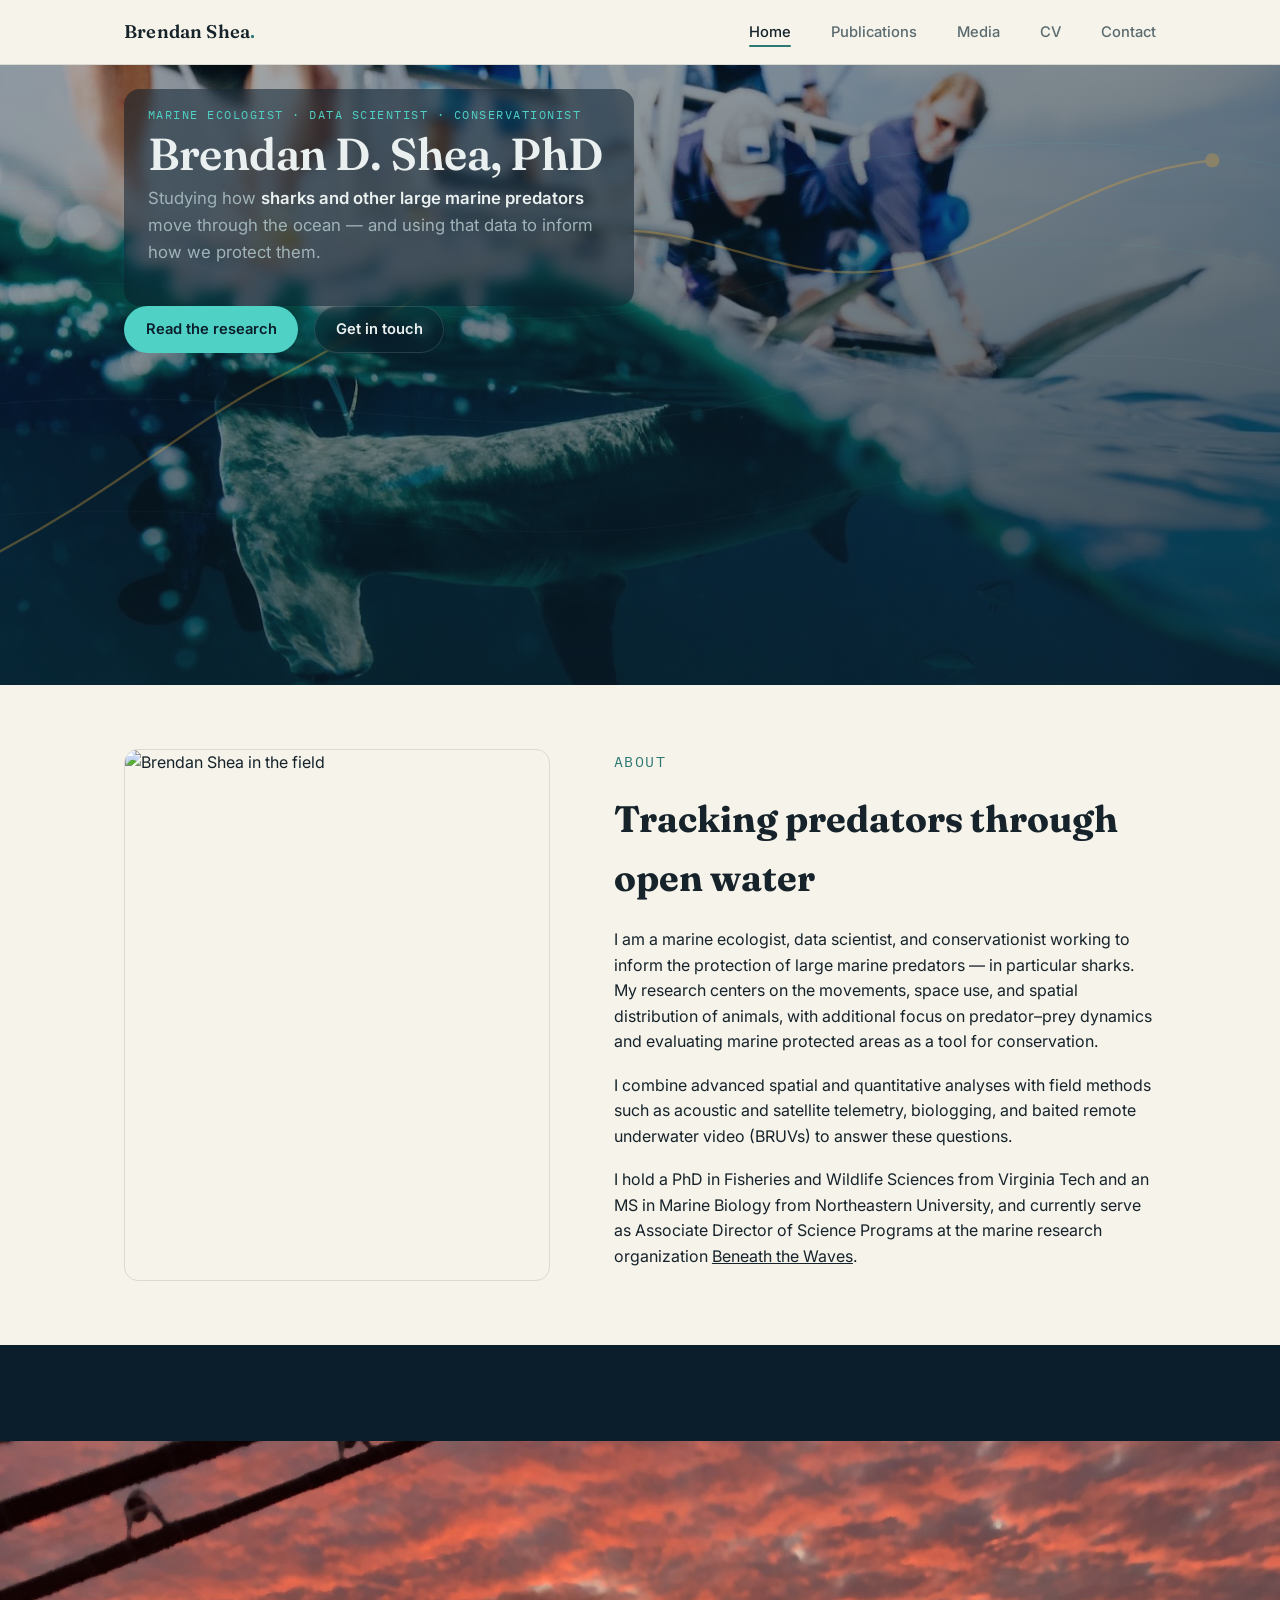
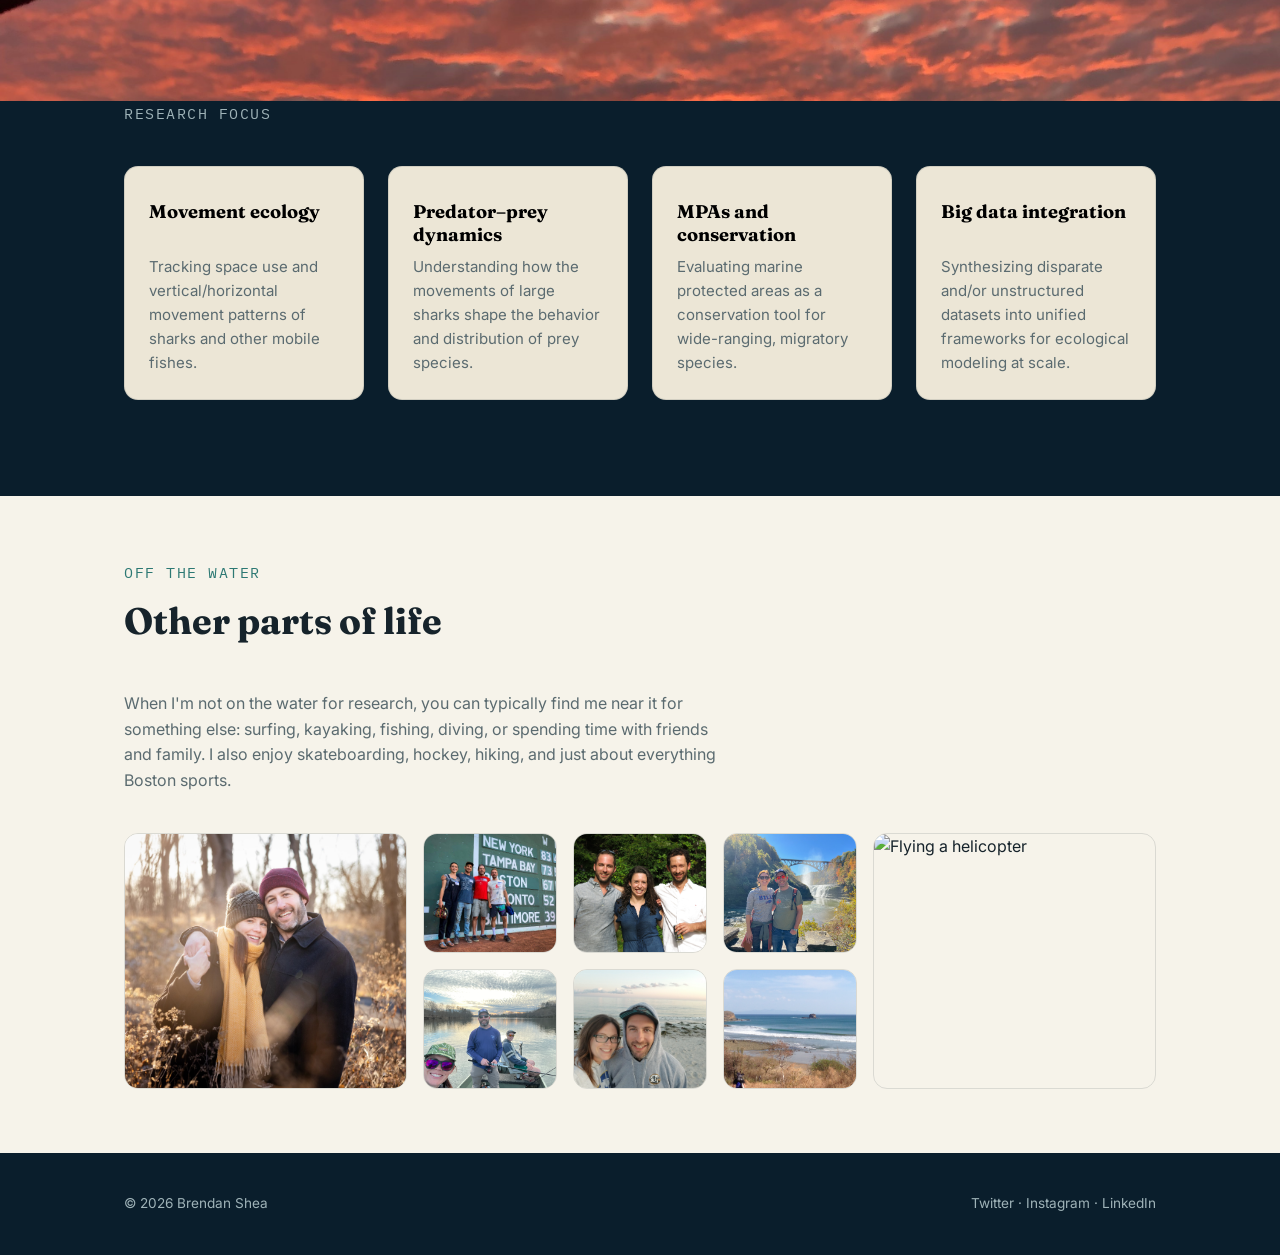
==== index.html @ bed3692f "Update index.html" ====
<!DOCTYPE html>
<html lang="en">
<head>
<meta charset="UTF-8">
<meta name="viewport" content="width=device-width, initial-scale=1.0">
<title>Brendan Shea — Marine Ecologist</title>
<meta name="description" content="Dr. Brendan Shea is a marine ecologist and data scientist studying the movement and conservation of sharks and other large marine predators.">
<link rel="preconnect" href="https://fonts.googleapis.com">
<link rel="preconnect" href="https://fonts.gstatic.com" crossorigin>
<link href="https://fonts.googleapis.com/css2?family=Fraunces:opsz,wght@9..144,500;9..144,600;9..144,700&family=Inter:wght@400;500;600;700&family=IBM+Plex+Mono:wght@400;500&display=swap" rel="stylesheet">
<link rel="stylesheet" href="css/style.css">
</head>
<body>

<nav class="site-nav">
  <div class="wrap">
    <a href="index.html" class="brand">Brendan Shea<span class="dot">.</span></a>
    <button class="nav-toggle" aria-label="Toggle navigation" aria-expanded="false">&#9776;</button>
    <ul class="nav-links">
      <li><a href="index.html" aria-current="page">Home</a></li>
      <li><a href="publications.html">Publications</a></li>
      <li><a href="media.html">Media</a></li>
      <li><a href="cv.html">CV</a></li>
      <li><a href="contact.html">Contact</a></li>
    </ul>
  </div>
</nav>

<header class="hero has-photo">
  <img class="hero-photo" src="images/index/header-banner.jpeg" alt="" style="object-position: center top;">
  <svg class="hero-contours" viewBox="0 0 1200 520" preserveAspectRatio="xMidYMid slice" xmlns="http://www.w3.org/2000/svg" aria-hidden="true">
    <!-- bathymetric contour lines -->
    <path d="M-50,120 C 200,60 400,180 650,110 S 1100,60 1250,120" fill="none" stroke="#4FD1C5" stroke-width="1" opacity="0.25"/>
    <path d="M-50,200 C 220,140 420,260 680,190 S 1120,150 1250,210" fill="none" stroke="#4FD1C5" stroke-width="1" opacity="0.18"/>
    <path d="M-50,300 C 250,240 460,340 700,280 S 1150,240 1250,300" fill="none" stroke="#EAF0EF" stroke-width="1" opacity="0.10"/>
    <path d="M-50,390 C 260,340 480,430 720,370 S 1160,330 1250,400" fill="none" stroke="#EAF0EF" stroke-width="1" opacity="0.08"/>
    <!-- satellite tag track -->
    <path class="track-path" d="M40,420 C 160,360 220,300 300,260 C 400,210 460,150 560,140 C 660,130 720,190 820,170 C 920,150 980,90 1080,80"
          fill="none" stroke="#D9A441" stroke-width="2" stroke-linecap="round" stroke-dasharray="6 10"/>
    <circle class="track-dot" cx="1080" cy="80" r="6" fill="#D9A441"/>
    <circle cx="40" cy="420" r="4" fill="#D9A441" opacity="0.7"/>
  </svg>

  <div class="wrap">
    <div class="hero-panel">
      <p class="eyebrow">Marine ecologist &middot; Data scientist &middot; Conservationist</p>
      <h1>Brendan D. Shea, PhD</h1>
      <p class="role">Studying how <strong>sharks and other large marine predators</strong> move through the ocean — and using that data to inform how we protect them.</p>
    </div>
    <div class="hero-actions">
      <a class="btn btn-primary" href="publications.html">Read the research</a>
      <a class="btn btn-ghost" href="contact.html">Get in touch</a>
    </div>
  </div>
</header>

<section class="tight reveal">
  <div class="wrap about-grid">
    <div class="about-photo">
      <img src="images/index/photo1.jpeg" alt="Brendan Shea in the field">
    </div>
    <div class="about-text">
      <div class="section-head" style="margin-bottom: 1.2rem;">
        <p class="eyebrow">About</p>
        <h2 style="margin-top:0.2em;">Tracking predators through open water</h2>
      </div>
      <p>I am a marine ecologist, data scientist, and conservationist working to inform the protection of large marine predators &mdash; in particular sharks. My research centers on the movements, space use, and spatial distribution of animals, with additional focus on predator&ndash;prey dynamics and evaluating marine protected areas as a tool for conservation.</p>
      <p>I combine advanced spatial and quantitative analyses with field methods such as acoustic and satellite telemetry, biologging, and baited remote underwater video (BRUVs) to answer these questions.</p>
      <p>I hold a PhD in Fisheries and Wildlife Sciences from Virginia Tech and an MS in Marine Biology from Northeastern University, and currently serve as Associate Director of Science Programs at the marine research organization <a href="http://beneaththewaves.org" target="_blank" rel="noopener">Beneath the Waves</a>.</p>
    </div>
  </div>
</section>

<section class="on-dark reveal">
  <div class="section-banner">
    <img src="images/index/carousel9-banner.jpeg" alt="Sunset from the back of the research boat">
  </div>
  <div class="wrap">
    <div class="section-head">
      <p class="eyebrow">Research focus</p>
    </div>
    <div class="focus-grid">
      <div class="focus-card">
        <h3>Movement ecology</h3>
        <p>Tracking space use and vertical/horizontal movement patterns of sharks and other mobile fishes.</p>
      </div>
      <div class="focus-card">
        <h3>Predator&ndash;prey dynamics</h3>
        <p>Understanding how the movements of large sharks shape the behavior and distribution of prey species.</p>
      </div>
      <div class="focus-card">
        <h3>MPAs and conservation</h3>
        <p>Evaluating marine protected areas as a conservation tool for wide-ranging, migratory species.</p>
      </div>
      <div class="focus-card">
        <h3>Big data integration</h3>
        <p>Synthesizing disparate and/or unstructured datasets into unified frameworks for ecological modeling at scale.</p>
      </div>
    </div>
  </div>
</section>

<section class="tight reveal">
  <div class="wrap">
    <div class="section-head">
      <p class="eyebrow">Off the water</p>
      <h2>Other parts of life</h2>
    </div>
    <p style="max-width:60ch; color:var(--text-muted);">When I'm not on the water for research, you can typically find me near it for something else: surfing, kayaking, fishing, diving, or spending time with friends and family. I also enjoy skateboarding, hockey, hiking, and just about everything Boston sports.</p>
    <div class="photo-grid mosaic">
      <img class="big" src="images/index/carousel1.jpeg" alt="With friends outdoors in the winter">
      <img src="images/index/carousel6.jpeg" alt="Watching an Orioles game with friends at Camden Yards">
      <img src="images/index/carousel2.jpeg" alt="With friends outdoors">
      <img src="images/index/carousel4.jpeg" alt="Hiking to a waterfall">
      <img class="big" src="images/index/carousel8.jpeg" alt="Flying a helicopter">
      <img src="images/index/carousel3.jpeg" alt="Ice fishing">
      <img src="images/index/carousel7.jpeg" alt="On the beach">
      <img src="images/index/carousel5.JPG" alt="Coastline">
    </div>
  </div>
</section>

<footer class="site-footer">
  <div class="wrap">
    <span>&copy; <span id="year"></span> Brendan Shea</span>
    <span>
      <a href="https://twitter.com/brendandshea" target="_blank" rel="noopener">Twitter</a> &middot;
      <a href="https://instagram.com/brendandshea" target="_blank" rel="noopener">Instagram</a> &middot;
      <a href="https://www.linkedin.com/in/bdshea/" target="_blank" rel="noopener">LinkedIn</a>
    </span>
  </div>
</footer>

<script src="js/main.js"></script>
<script>document.getElementById('year').textContent = new Date().getFullYear();</script>
</body>
</html>
---- css/style.css ----
/* =========================================================
   Brendan Shea — Marine Ecologist
   Design system: deep-water navy + sunlit sand + bioluminescent teal
   Signature motif: satellite-track lines (bathymetric contour + tag path)
   ========================================================= */

:root {
  --bg-deep: #0A1E2C;       /* deep water navy — hero / footer */
  --bg-mid: #123247;        /* secondary panel on dark */
  --surface: #F6F3EA;       /* sand/paper — main content bg */
  --surface-alt: #ECE6D6;   /* slightly deeper sand for cards */
  --text-light: #EAF0EF;    /* text on dark */
  --text-dark: #16232B;     /* text on light */
  --text-muted: #5B6B70;    /* secondary text on light */
  --text-muted-light: #9FB3B8; /* secondary text on dark */
  --accent-teal: #4FD1C5;   /* bioluminescence accent */
  --accent-teal-dim: #2C7873;
  --accent-gold: #D9A441;   /* sunlit-surface accent, used sparingly */
  --line: rgba(22, 35, 43, 0.12);
  --line-dark: rgba(234, 240, 239, 0.14);

  --font-display: "Fraunces", "Georgia", serif;
  --font-body: "Inter", -apple-system, BlinkMacSystemFont, sans-serif;
  --font-mono: "IBM Plex Mono", "SFMono-Regular", monospace;

  --max-width: 1080px;
  --space-1: 0.5rem;
  --space-2: 1rem;
  --space-3: 1.5rem;
  --space-4: 2.5rem;
  --space-5: 4rem;
  --space-6: 6rem;
}

* { box-sizing: border-box; }
html { scroll-behavior: smooth; }

@media (prefers-reduced-motion: reduce) {
  html { scroll-behavior: auto; }
  *, *::before, *::after {
    animation-duration: 0.01ms !important;
    animation-iteration-count: 1 !important;
    transition-duration: 0.01ms !important;
  }
}

body {
  margin: 0;
  font-family: var(--font-body);
  background: var(--surface);
  color: var(--text-dark);
  line-height: 1.6;
  -webkit-font-smoothing: antialiased;
}

img { max-width: 100%; display: block; }
a { color: inherit; }

.wrap {
  max-width: var(--max-width);
  margin: 0 auto;
  padding: 0 var(--space-3);
}

/* ---------- Nav ---------- */
.site-nav {
  position: sticky;
  top: 0;
  z-index: 50;
  background: rgba(246, 243, 234, 0.92);
  backdrop-filter: blur(8px);
  border-bottom: 1px solid var(--line);
}
.site-nav .wrap {
  display: flex;
  align-items: center;
  justify-content: space-between;
  height: 64px;
}
.site-nav .brand {
  font-family: var(--font-display);
  font-weight: 600;
  font-size: 1.15rem;
  letter-spacing: 0.01em;
  text-decoration: none;
  color: var(--text-dark);
}
.site-nav .brand .dot { color: var(--accent-teal-dim); }
.nav-links {
  display: flex;
  gap: var(--space-4);
  list-style: none;
  margin: 0;
  padding: 0;
}
.nav-links a {
  text-decoration: none;
  font-size: 0.92rem;
  font-weight: 500;
  color: var(--text-muted);
  position: relative;
  padding-bottom: 4px;
}
.nav-links a:hover,
.nav-links a[aria-current="page"] {
  color: var(--text-dark);
}
.nav-links a[aria-current="page"]::after {
  content: "";
  position: absolute;
  left: 0; right: 0; bottom: -2px;
  height: 2px;
  background: var(--accent-teal-dim);
  border-radius: 2px;
}
.nav-toggle { display: none; }

@media (max-width: 720px) {
  .nav-links {
    position: fixed;
    inset: 64px 0 0 0;
    background: var(--surface);
    flex-direction: column;
    padding: var(--space-4) var(--space-3);
    gap: var(--space-3);
    transform: translateY(-8px);
    opacity: 0;
    pointer-events: none;
    transition: transform 0.25s ease, opacity 0.25s ease;
  }
  .nav-links.open {
    transform: translateY(0);
    opacity: 1;
    pointer-events: auto;
  }
  .nav-toggle {
    display: block;
    background: none;
    border: none;
    font-size: 1.4rem;
    color: var(--text-dark);
    cursor: pointer;
  }
}

/* ---------- Hero ---------- */
.hero {
  position: relative;
  background: var(--bg-deep);
  color: var(--text-light);
  overflow: hidden;
  padding: var(--space-6) 0 var(--space-5);
}
.hero.has-photo {
  min-height: 620px;
  padding-top: var(--space-3);
  padding-bottom: var(--space-6);
}
.hero-contours {
  position: absolute;
  inset: 0;
  width: 100%;
  height: 100%;
  opacity: 0.35;
  z-index: 2;
}
.hero .wrap {
  position: relative;
  z-index: 3;
}

/* hero with a photographic background — real <img>, never tiles, position is tunable */
.hero-photo {
  position: absolute;
  inset: 0;
  width: 100%;
  height: 100%;
  object-fit: cover;
  object-position: center center;
  z-index: 0;
  display: block;
}
.hero.has-photo::before {
  content: "";
  position: absolute;
  inset: 0;
  z-index: 1;
  background: linear-gradient(160deg, rgba(10, 30, 44, 0.35) 0%, rgba(10, 30, 44, 0.82) 100%);
}

/* translucent panel behind hero text / button so it never gets lost in a busy photo */
.hero-panel {
  display: inline-block;
  background: rgba(10, 30, 44, 0.52);
  backdrop-filter: blur(6px);
  -webkit-backdrop-filter: blur(6px);
  border-radius: 16px;
  padding: var(--space-2) var(--space-3);
  max-width: 100%;
}
.eyebrow {
  font-family: var(--font-mono);
  font-size: 0.78rem;
  letter-spacing: 0.12em;
  text-transform: uppercase;
  color: var(--accent-teal);
  margin: 0 0 var(--space-2);
}
.hero h1 {
  font-family: var(--font-display);
  font-weight: 600;
  font-size: clamp(1.9rem, 3.6vw, 2.8rem);
  line-height: 1.05;
  margin: 0 0 var(--space-1);
  letter-spacing: -0.01em;
}
.hero .role {
  font-size: clamp(0.92rem, 1.4vw, 1.05rem);
  color: var(--text-muted-light);
  max-width: 42ch;
  margin: 0 0 var(--space-3);
}
.hero.has-photo .hero-panel .eyebrow { margin-bottom: 0.4em; }
.hero .role strong { color: var(--text-light); font-weight: 600; }

.hero-actions {
  display: flex;
  gap: var(--space-2);
  flex-wrap: wrap;
}
.btn {
  display: inline-flex;
  align-items: center;
  gap: 0.4em;
  font-family: var(--font-body);
  font-weight: 600;
  font-size: 0.92rem;
  padding: 0.75em 1.4em;
  border-radius: 999px;
  text-decoration: none;
  border: 1px solid transparent;
  transition: transform 0.15s ease, background 0.15s ease, border-color 0.15s ease;
}
.btn-primary {
  background: var(--accent-teal);
  color: var(--bg-deep);
}
.btn-primary:hover { transform: translateY(-1px); background: #6fe0d5; }
.btn-ghost {
  border-color: var(--line-dark);
  color: var(--text-light);
  background: rgba(10, 30, 44, 0.45);
  backdrop-filter: blur(4px);
  -webkit-backdrop-filter: blur(4px);
}
.btn-ghost:hover { border-color: var(--accent-teal); color: var(--accent-teal); background: rgba(10, 30, 44, 0.65); }

/* animated tag-track path drawn across hero */
.track-path {
  stroke-dasharray: 1400;
  stroke-dashoffset: 1400;
  animation: draw 3.2s ease-out forwards 0.4s;
}
.track-dot {
  opacity: 0;
  animation: appear 0.4s ease forwards 3.4s;
}
@keyframes draw { to { stroke-dashoffset: 0; } }
@keyframes appear { to { opacity: 1; } }

/* ---------- Sections ---------- */
section { padding: var(--space-6) 0; }
section.tight { padding: var(--space-5) 0; }
.section-head {
  margin-bottom: var(--space-4);
  max-width: 60ch;
}
.section-head .eyebrow { color: var(--accent-teal-dim); font-size: 0.95rem; letter-spacing: 0.1em; }
.section-head h2 {
  font-family: var(--font-display);
  font-size: clamp(1.7rem, 3vw, 2.3rem);
  margin: 0.2em 0 0.4em;
  color: var(--text-dark);
}
.section-head p { color: var(--text-muted); margin: 0; }

.on-dark { background: var(--bg-deep); color: var(--text-light); }
.on-dark .section-head h2 { color: var(--text-light); }
.on-dark .section-head p { color: var(--text-muted-light); }

/* on-dark section with a photographic background */
.on-dark.has-photo {
  position: relative;
  background-size: cover;
  background-position: center;
  overflow: hidden;
}
.on-dark.has-photo::before {
  content: "";
  position: absolute;
  inset: 0;
  z-index: 1;
  background: linear-gradient(180deg, rgba(10, 30, 44, 0.88), rgba(10, 30, 44, 0.94));
}
.on-dark.has-photo .wrap {
  position: relative;
  z-index: 2;
}

/* ---------- About / bio split ---------- */
.about-grid {
  display: grid;
  grid-template-columns: 1.1fr 1.4fr;
  gap: var(--space-5);
  align-items: start;
}
.about-photo {
  border-radius: 14px;
  overflow: hidden;
  border: 1px solid var(--line);
  aspect-ratio: 4 / 5;
}
.about-photo img {
  width: 100%;
  height: 100%;
  object-fit: cover;
}
.about-text p { margin: 0 0 1.1em; color: var(--text-dark); }
.about-text p:last-child { margin-bottom: 0; }
@media (max-width: 820px) {
  .about-grid { grid-template-columns: 1fr; }
  .about-photo { aspect-ratio: 16 / 10; }
}

/* ---------- Photo grid (mosaic of smaller shots) ---------- */
.photo-grid {
  display: grid;
  grid-template-columns: repeat(auto-fit, minmax(200px, 1fr));
  gap: var(--space-2);
  margin-top: var(--space-4);
}
.photo-grid img {
  width: 100%;
  height: 230px;
  object-fit: cover;
  border-radius: 14px;
  border: 1px solid var(--line);
}

/* denser bento-style mosaic variant — packs more photos into less vertical space */
.photo-grid.mosaic {
  grid-template-columns: repeat(auto-fill, minmax(130px, 1fr));
  grid-auto-rows: 120px;
  grid-auto-flow: dense;
}
.photo-grid.mosaic img {
  height: 100%;
}
.photo-grid.mosaic img.big {
  grid-column: span 2;
  grid-row: span 2;
}
@media (max-width: 480px) {
  .photo-grid.mosaic { grid-template-columns: repeat(auto-fill, minmax(100px, 1fr)); grid-auto-rows: 90px; }
}

/* ---------- Inline banner photo (used within content blocks) ---------- */
.content-photo {
  width: 100%;
  aspect-ratio: 21 / 9;
  object-fit: cover;
  border-radius: 14px;
  border: 1px solid var(--line);
  margin: var(--space-4) 0;
}

/* ---------- Focus cards ---------- */
.focus-grid {
  display: grid;
  grid-template-columns: repeat(auto-fit, minmax(220px, 1fr));
  gap: var(--space-3);
}
.focus-card {
  background: var(--surface-alt);
  border: 1px solid var(--line);
  border-radius: 14px;
  padding: var(--space-3);
  transition: transform 0.2s ease, box-shadow 0.2s ease;
}
.focus-card:hover {
  transform: translateY(-3px);
  box-shadow: 0 10px 24px rgba(22,35,43,0.08);
}
.focus-num {
  font-family: var(--font-mono);
  color: var(--accent-teal-dim);
  font-size: 0.8rem;
  letter-spacing: 0.08em;
}
.focus-card h3 {
  font-family: var(--font-display);
  font-size: 1.15rem;
  line-height: 1.25;
  margin: 0.5em 0 0.4em;
  min-height: 2.6em;
  color: #000;
}
.focus-card p { color: var(--text-muted); margin: 0; font-size: 0.94rem; }

/* ---------- Slim full-bleed photo banner (section divider) ---------- */
.section-banner {
  width: 100%;
  height: clamp(140px, 22vw, 260px);
  overflow: hidden;
}
.section-banner img {
  width: 100%;
  height: 100%;
  object-fit: cover;
  object-position: center 30%;
  display: block;
}

/* ---------- Stats strip ---------- */
.stats-strip {
  display: grid;
  grid-template-columns: repeat(auto-fit, minmax(160px, 1fr));
  gap: var(--space-3);
  text-align: left;
}
.stat .num {
  font-family: var(--font-display);
  font-size: clamp(2.2rem, 4vw, 3.2rem);
  color: var(--accent-teal);
  line-height: 1;
}
.stat .label {
  font-family: var(--font-mono);
  font-size: 0.78rem;
  letter-spacing: 0.06em;
  text-transform: uppercase;
  color: var(--text-muted-light);
  margin-top: 0.5em;
}

/* ---------- Publications ---------- */
.pub-year {
  display: flex;
  gap: var(--space-4);
  padding: var(--space-4) 0;
  border-top: 1px solid var(--line);
}
.pub-year:first-of-type { border-top: none; }
.pub-year .year {
  font-family: var(--font-mono);
  font-size: 1.4rem;
  color: var(--accent-teal-dim);
  min-width: 5ch;
  flex-shrink: 0;
}
.pub-list { list-style: none; margin: 0; padding: 0; flex: 1; }
.pub-item {
  padding: 0.9em 0;
  border-bottom: 1px dashed var(--line);
}
.pub-item:last-child { border-bottom: none; }
.pub-item .dagger { color: var(--accent-gold); font-weight: 700; margin-right: 0.3em; }
.pub-item .title { font-weight: 600; }
.pub-item .venue { color: var(--text-muted); font-size: 0.92rem; }
.pub-item a.link {
  display: inline-block;
  margin-top: 0.35em;
  font-family: var(--font-mono);
  font-size: 0.78rem;
  letter-spacing: 0.04em;
  color: var(--accent-teal-dim);
  text-decoration: none;
  border-bottom: 1px solid transparent;
}
.pub-item a.link:hover { border-bottom-color: var(--accent-teal-dim); }
.legend {
  font-family: var(--font-mono);
  font-size: 0.8rem;
  color: var(--text-muted);
  margin-bottom: var(--space-3);
}

/* ---------- Media ---------- */
.media-grid {
  display: grid;
  grid-template-columns: repeat(auto-fit, minmax(280px, 1fr));
  gap: var(--space-3);
}
.media-card {
  background: var(--surface-alt);
  border: 1px solid var(--line);
  border-radius: 14px;
  overflow: hidden;
  text-decoration: none;
  color: var(--text-dark);
  display: flex;
  flex-direction: column;
  transition: transform 0.2s ease, box-shadow 0.2s ease;
}
.media-card:hover { transform: translateY(-3px); box-shadow: 0 10px 24px rgba(22,35,43,0.08); }
.media-card .thumb {
  aspect-ratio: 16/9;
  background: var(--bg-mid);
  position: relative;
}
.media-card .thumb iframe { width: 100%; height: 100%; border: 0; }
.media-card .body { padding: var(--space-3); }
.media-card h3 { font-family: var(--font-display); font-size: 1.05rem; margin: 0 0 0.4em; }
.media-card p { color: var(--text-muted); font-size: 0.9rem; margin: 0; }

.press-list { list-style: none; margin: 0; padding: 0; }
.press-list li {
  padding: 0.9em 0;
  border-top: 1px dashed var(--line);
  display: flex;
  justify-content: space-between;
  gap: var(--space-2);
  flex-wrap: wrap;
}
.press-list li:first-child { border-top: none; }
.press-list a { text-decoration: none; font-weight: 600; }
.press-list a:hover { color: var(--accent-teal-dim); }
.press-date { font-family: var(--font-mono); font-size: 0.8rem; color: var(--text-muted); white-space: nowrap; }

/* ---------- CV ---------- */
.cv-block { margin-bottom: var(--space-4); }
.cv-block h3 {
  font-family: var(--font-display);
  font-size: 1.3rem;
  margin-bottom: var(--space-2);
}
.cv-list { list-style: none; margin: 0; padding: 0; }
.cv-list li {
  padding: 0.6em 0;
  border-top: 1px dashed var(--line);
  display: flex;
  justify-content: space-between;
  gap: var(--space-2);
}
.cv-list li:first-child { border-top: none; }
.cv-list .meta { font-family: var(--font-mono); font-size: 0.82rem; color: var(--text-muted); white-space: nowrap; }

/* ---------- Contact ---------- */
.contact-card {
  background: var(--bg-mid);
  border-radius: 18px;
  padding: var(--space-5);
  text-align: center;
}
.contact-links {
  display: flex;
  flex-wrap: wrap;
  justify-content: center;
  gap: var(--space-3);
  margin-top: var(--space-3);
}
.contact-links a {
  font-family: var(--font-mono);
  font-size: 0.9rem;
  text-decoration: none;
  color: var(--text-light);
  border: 1px solid var(--line-dark);
  border-radius: 999px;
  padding: 0.6em 1.2em;
  transition: border-color 0.15s ease, color 0.15s ease;
}
.contact-links a:hover { border-color: var(--accent-teal); color: var(--accent-teal); }

/* ---------- Footer ---------- */
footer.site-footer {
  background: var(--bg-deep);
  color: var(--text-muted-light);
  padding: var(--space-4) 0;
  font-size: 0.85rem;
}
.site-footer .wrap {
  display: flex;
  justify-content: space-between;
  flex-wrap: wrap;
  gap: var(--space-2);
}
.site-footer a { color: var(--text-muted-light); text-decoration: none; }
.site-footer a:hover { color: var(--accent-teal); }

/* ---------- Scroll reveal ---------- */
.reveal {
  opacity: 0;
  transform: translateY(16px);
  transition: opacity 0.6s ease, transform 0.6s ease;
}
.reveal.in-view {
  opacity: 1;
  transform: translateY(0);
}

/* focus visibility */
a:focus-visible, button:focus-visible {
  outline: 2px solid var(--accent-teal-dim);
  outline-offset: 2px;
}
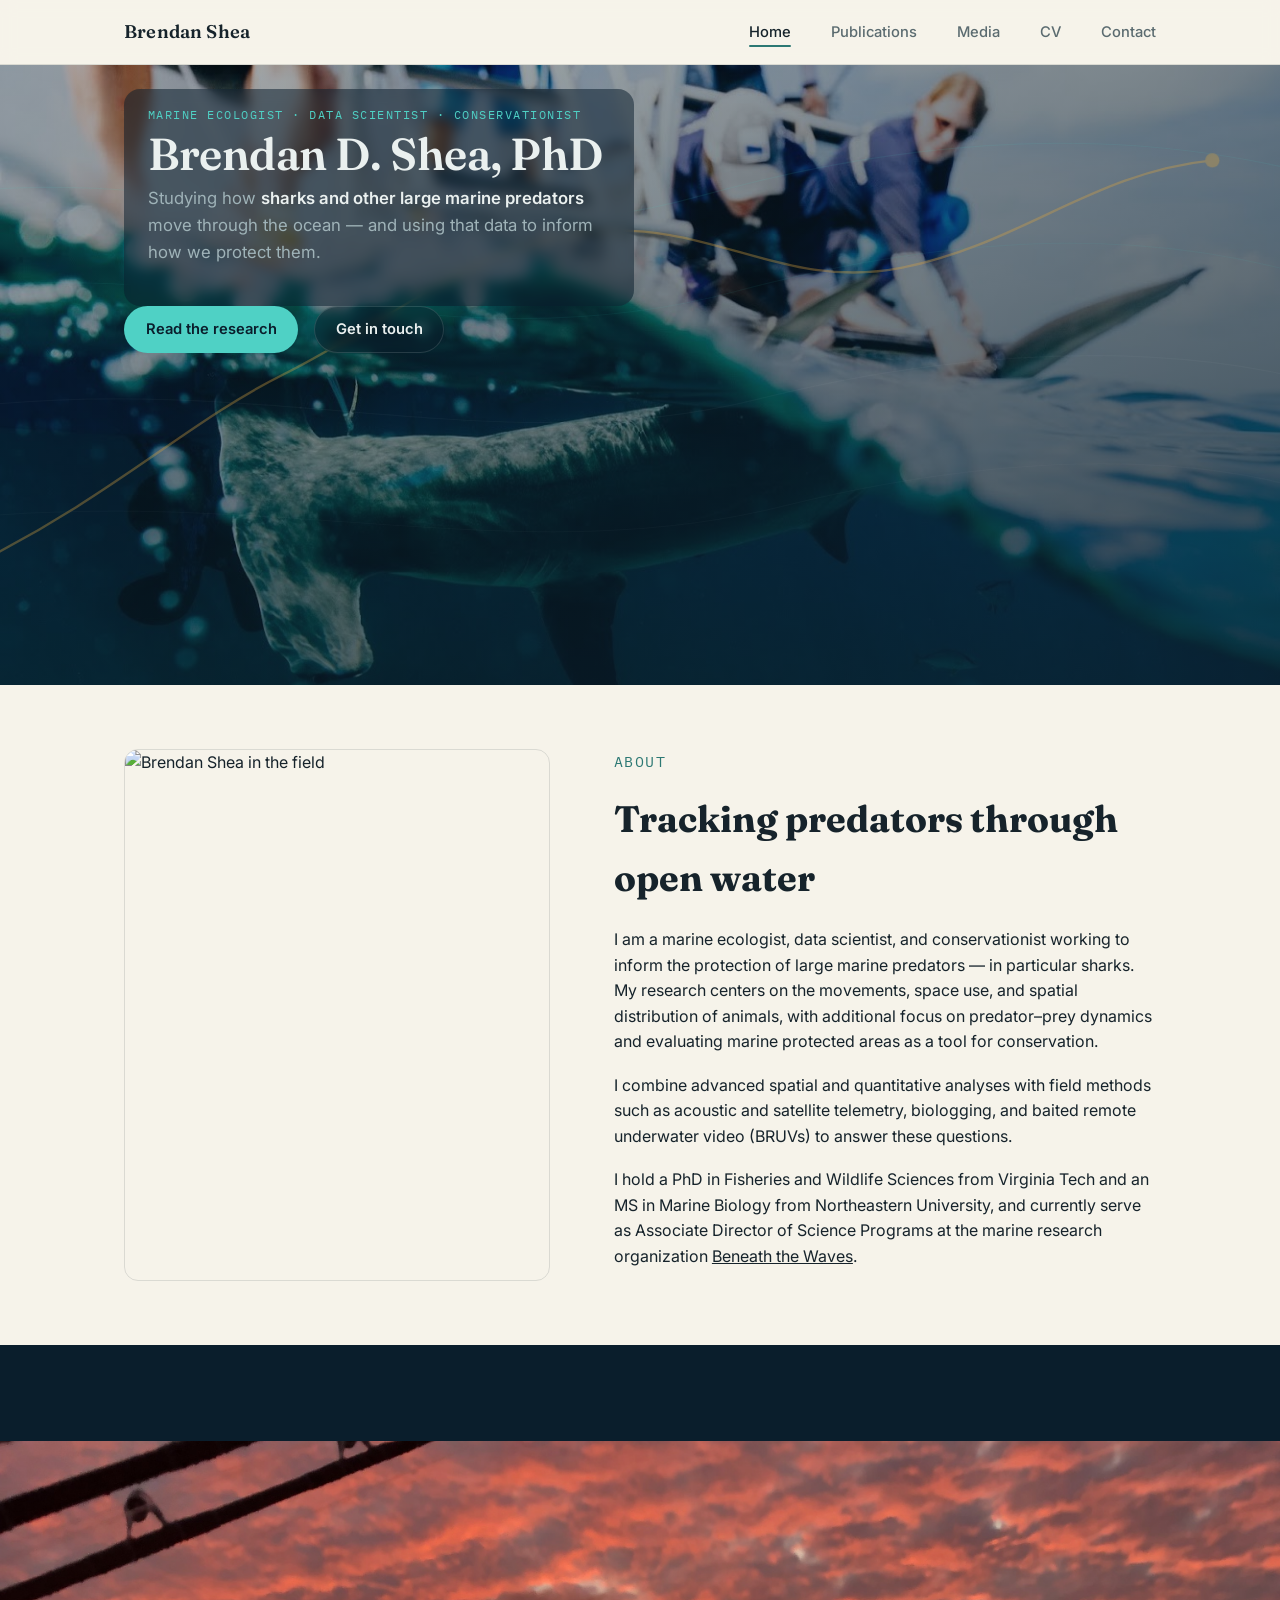
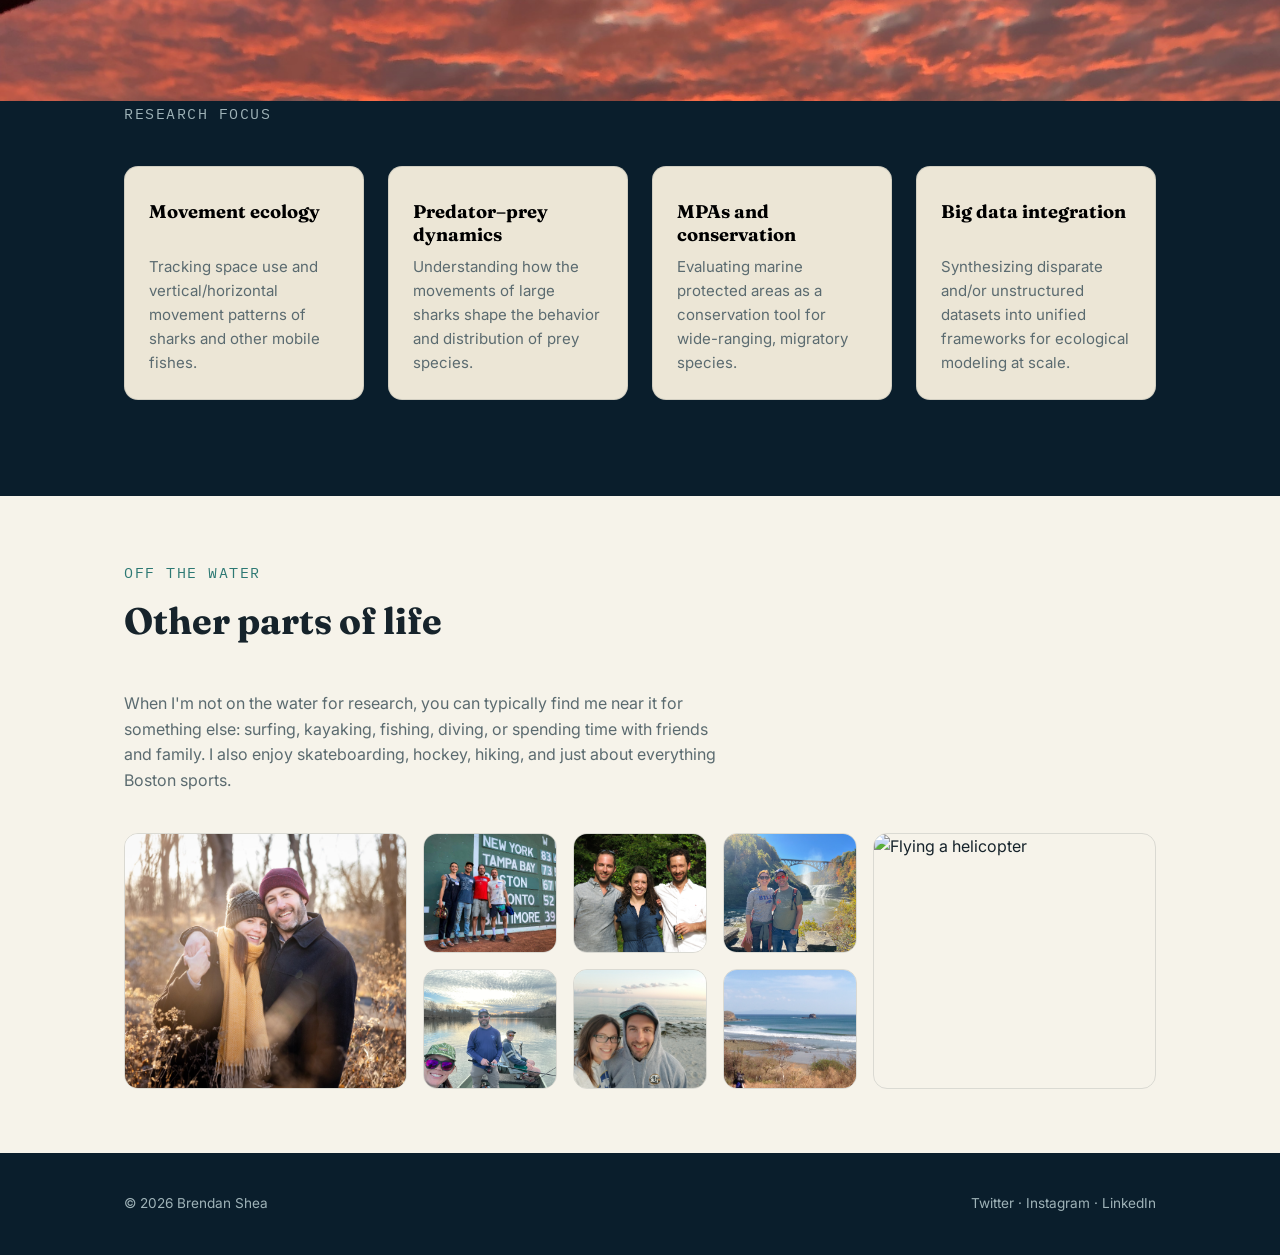
==== commit 273be7cc: "style updates" ====
--- a/index.html
+++ b/index.html
@@ -14,7 +14,7 @@
 
 <nav class="site-nav">
   <div class="wrap">
-    <a href="index.html" class="brand">Brendan Shea<span class="dot">.</span></a>
+    <a href="index.html" class="brand">Brendan Shea</a>
     <button class="nav-toggle" aria-label="Toggle navigation" aria-expanded="false">&#9776;</button>
     <ul class="nav-links">
       <li><a href="index.html" aria-current="page">Home</a></li>
@@ -27,7 +27,7 @@
 </nav>
 
 <header class="hero has-photo">
-  <img class="hero-photo" src="images/index/header-banner.jpeg" alt="" style="object-position: center top;">
+  <img class="hero-photo" src="images/index/header-banner.jpeg" alt="">
   <svg class="hero-contours" viewBox="0 0 1200 520" preserveAspectRatio="xMidYMid slice" xmlns="http://www.w3.org/2000/svg" aria-hidden="true">
     <!-- bathymetric contour lines -->
     <path d="M-50,120 C 200,60 400,180 650,110 S 1100,60 1250,120" fill="none" stroke="#4FD1C5" stroke-width="1" opacity="0.25"/>
--- a/css/style.css
+++ b/css/style.css
@@ -176,9 +176,14 @@
   width: 100%;
   height: 100%;
   object-fit: cover;
-  object-position: center center;
+  object-position: center top;
   z-index: 0;
   display: block;
+}
+@media (max-width: 720px) {
+  /* on narrow screens the crop window is horizontal (not vertical), so shift
+     left toward the shark's head instead of centering on the people/text area */
+  .hero-photo { object-position: 15% top; }
 }
 .hero.has-photo::before {
   content: "";
@@ -410,6 +415,8 @@
 /* ---------- Slim full-bleed photo banner (section divider) ---------- */
 .section-banner {
   width: 100%;
+  max-width: 1700px;
+  margin: 0 auto;
   height: clamp(140px, 22vw, 260px);
   overflow: hidden;
 }
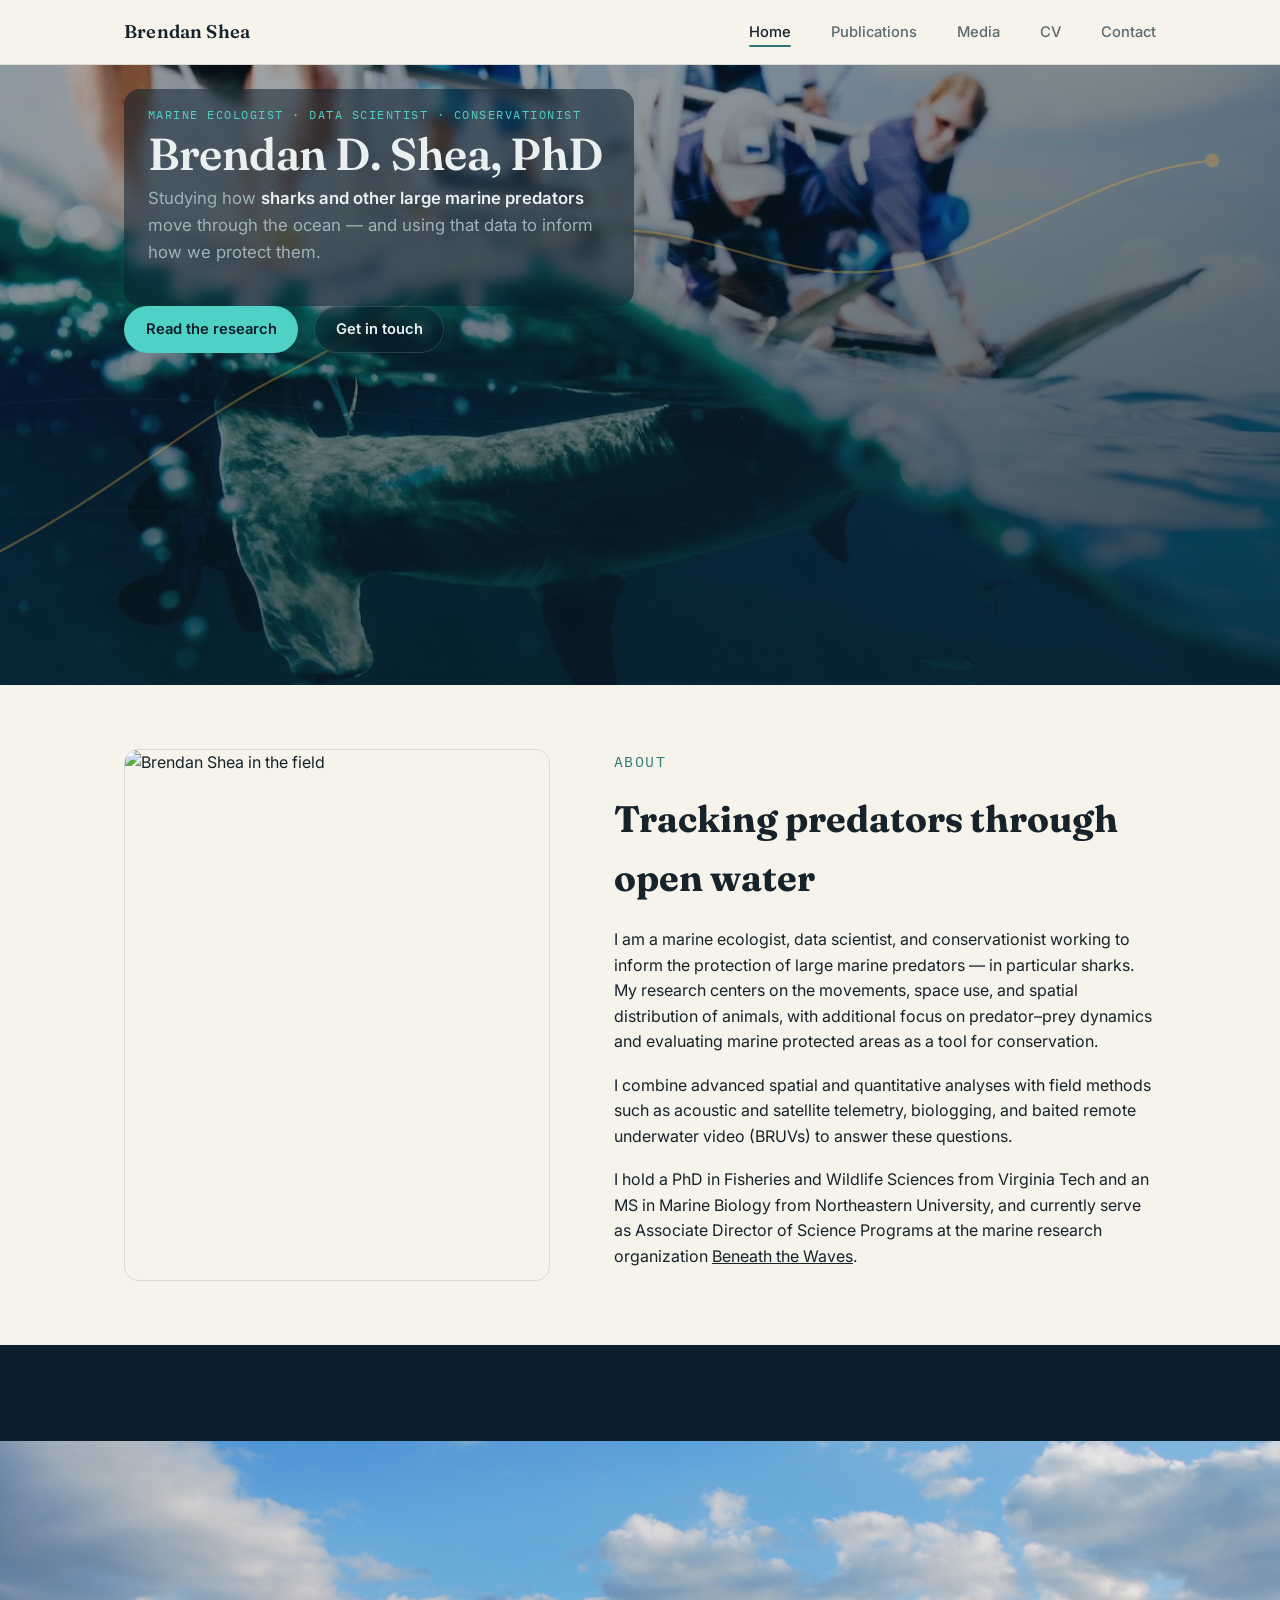
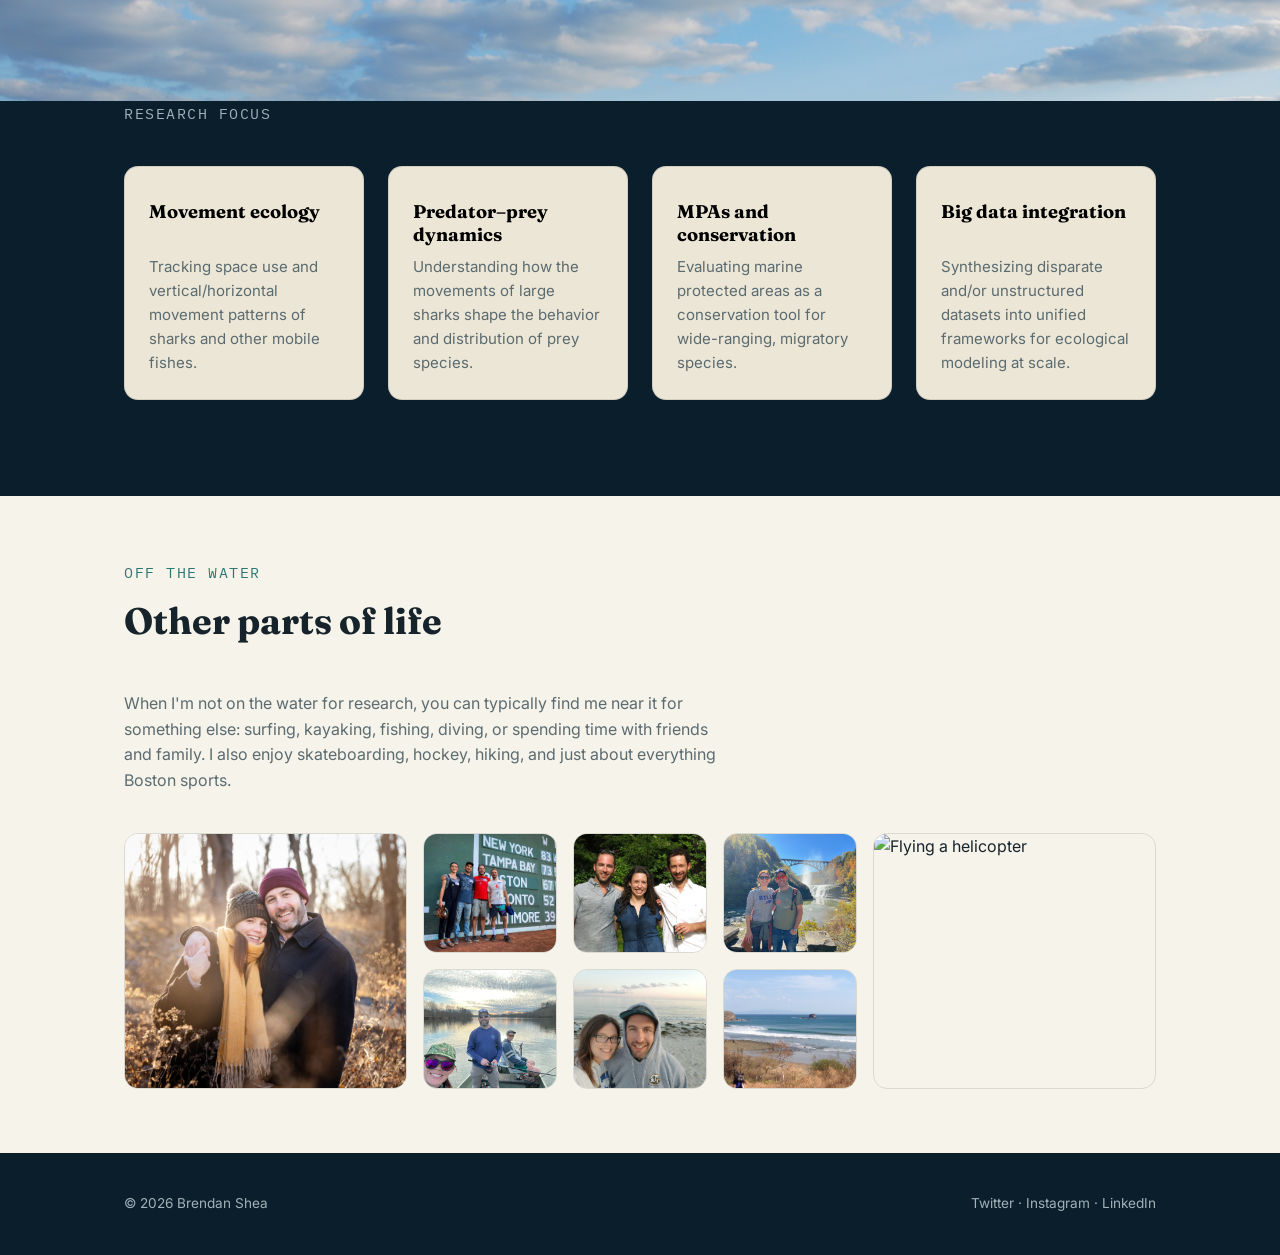
==== commit 853b2294: "image updates" ====
--- a/index.html
+++ b/index.html
@@ -73,7 +73,7 @@
 
 <section class="on-dark reveal">
   <div class="section-banner">
-    <img src="images/index/carousel9-banner.jpeg" alt="Sunset from the back of the research boat">
+    <img src="images/index/midpage-banner.jpeg" alt="Winter coastline overlooking the ocean">
   </div>
   <div class="wrap">
     <div class="section-head">
--- a/css/style.css
+++ b/css/style.css
@@ -183,7 +183,7 @@
 @media (max-width: 720px) {
   /* on narrow screens the crop window is horizontal (not vertical), so shift
      left toward the shark's head instead of centering on the people/text area */
-  .hero-photo { object-position: 15% top; }
+  .hero-photo { object-position: 0% top; }
 }
 .hero.has-photo::before {
   content: "";
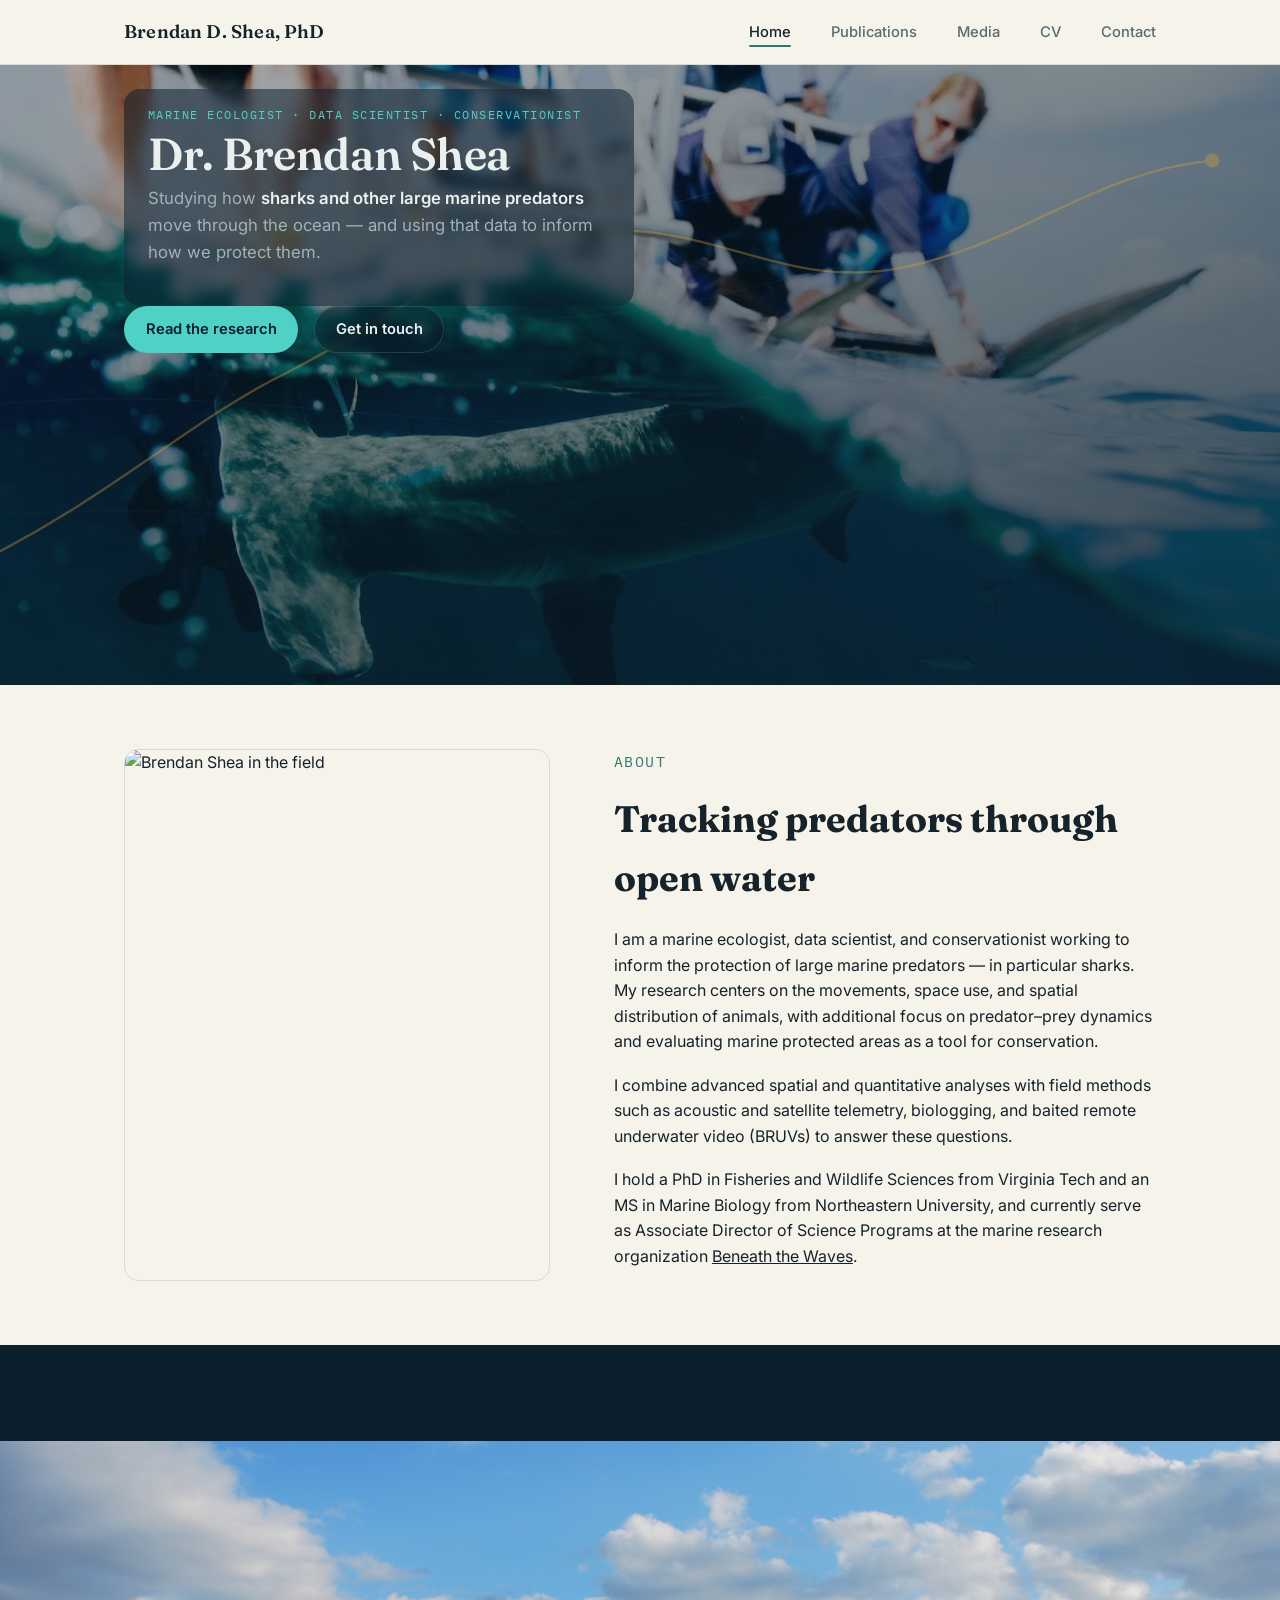
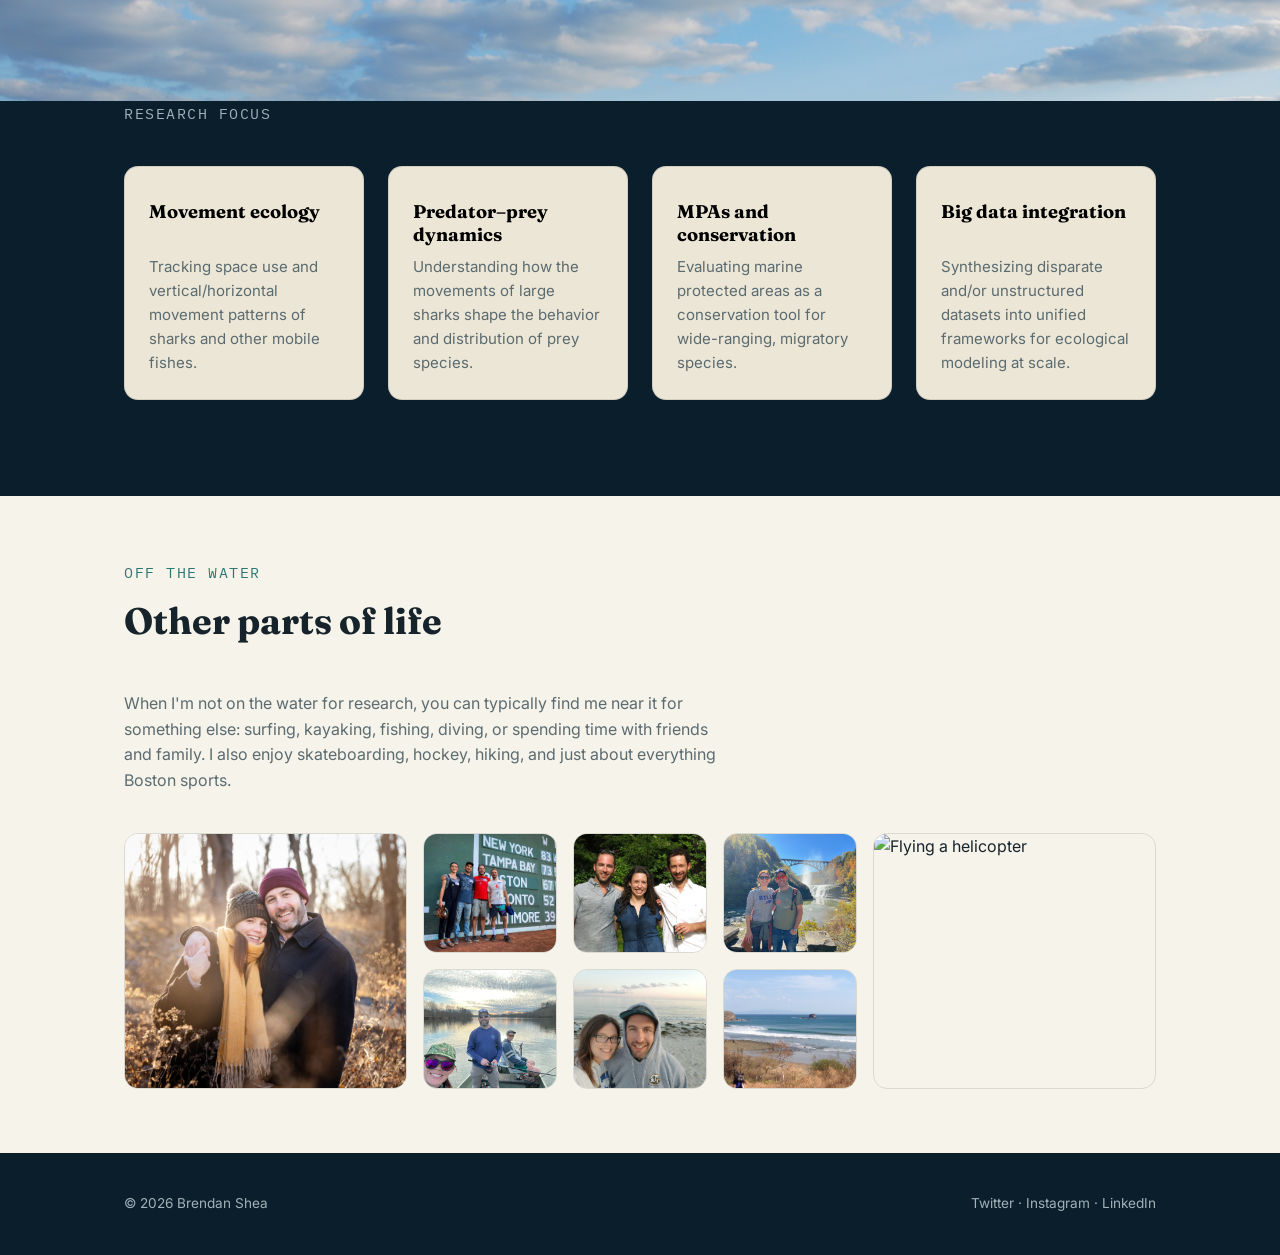
==== commit b2703a97: "Update index.html" ====
--- a/index.html
+++ b/index.html
@@ -14,7 +14,7 @@
 
 <nav class="site-nav">
   <div class="wrap">
-    <a href="index.html" class="brand">Brendan Shea</a>
+    <a href="index.html" class="brand">Brendan D. Shea, PhD</a>
     <button class="nav-toggle" aria-label="Toggle navigation" aria-expanded="false">&#9776;</button>
     <ul class="nav-links">
       <li><a href="index.html" aria-current="page">Home</a></li>
@@ -44,7 +44,7 @@
   <div class="wrap">
     <div class="hero-panel">
       <p class="eyebrow">Marine ecologist &middot; Data scientist &middot; Conservationist</p>
-      <h1>Brendan D. Shea, PhD</h1>
+      <h1>Dr. Brendan Shea</h1>
       <p class="role">Studying how <strong>sharks and other large marine predators</strong> move through the ocean — and using that data to inform how we protect them.</p>
     </div>
     <div class="hero-actions">
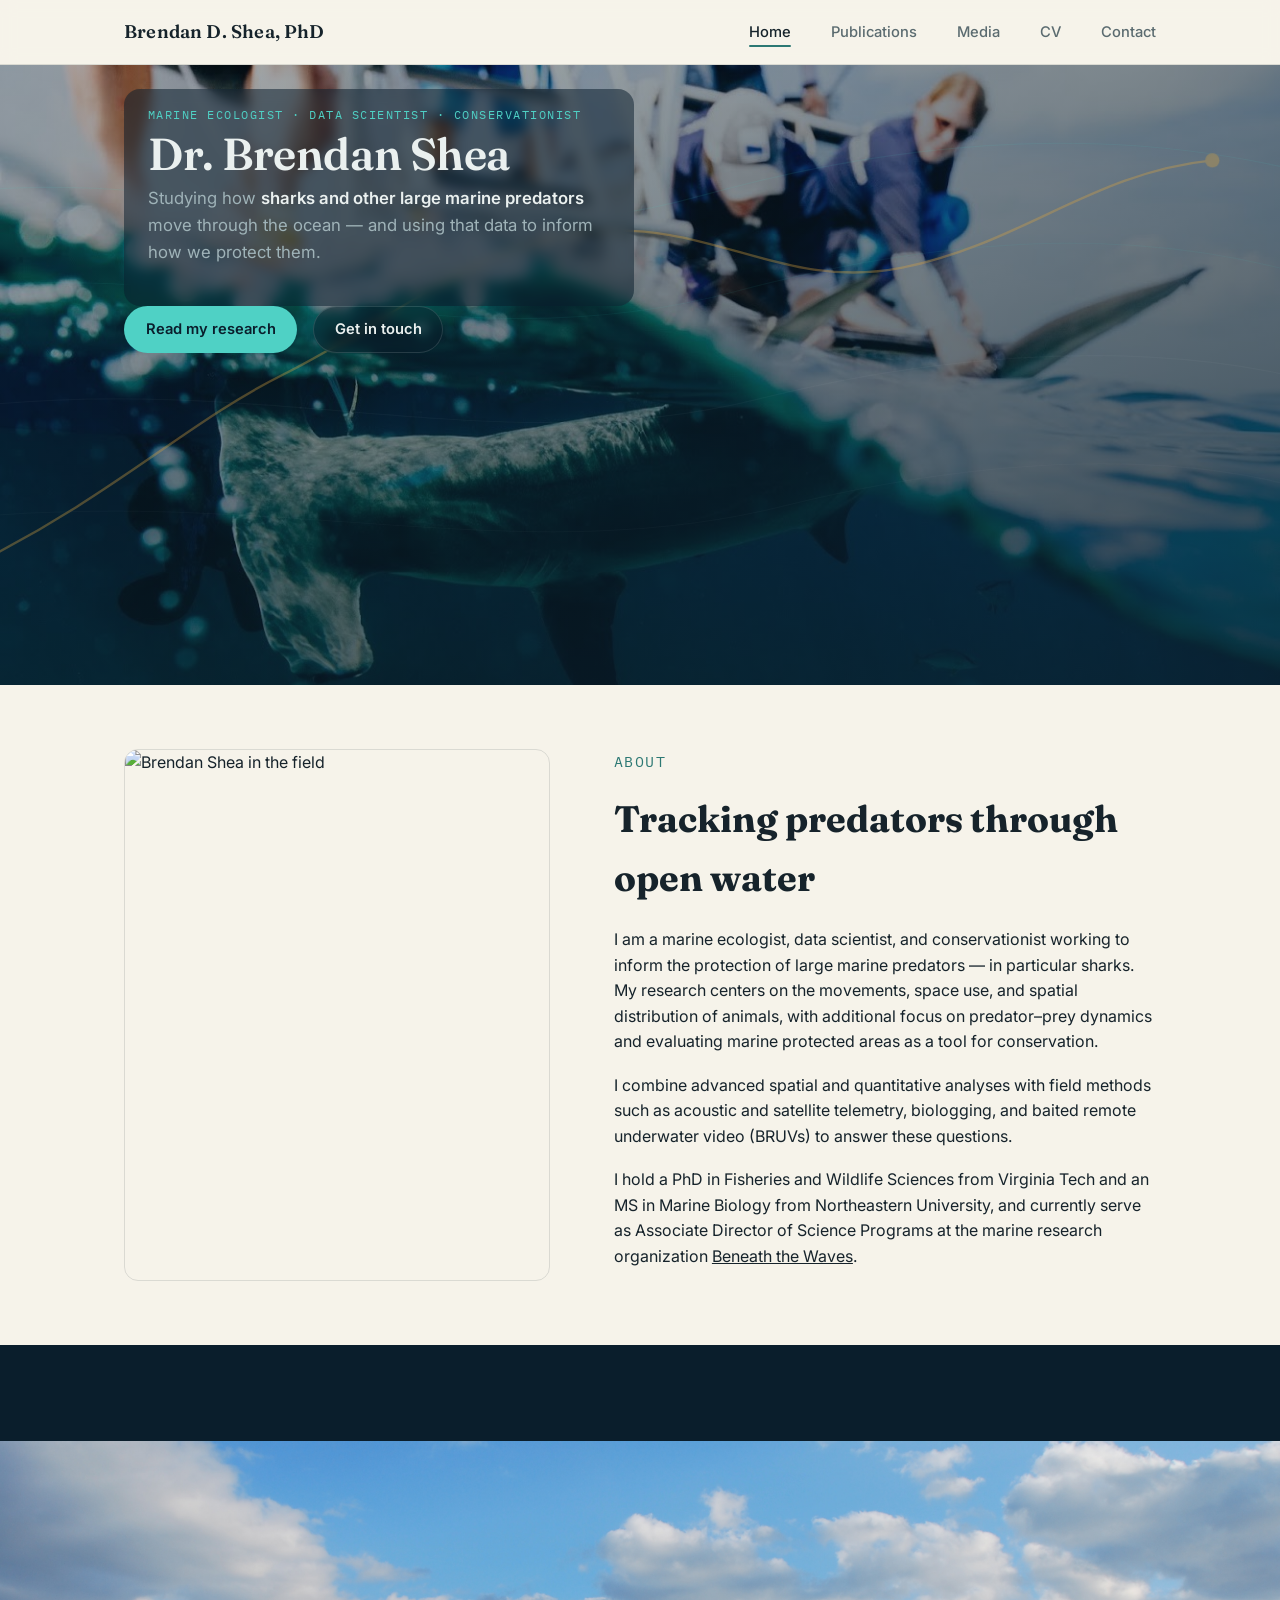
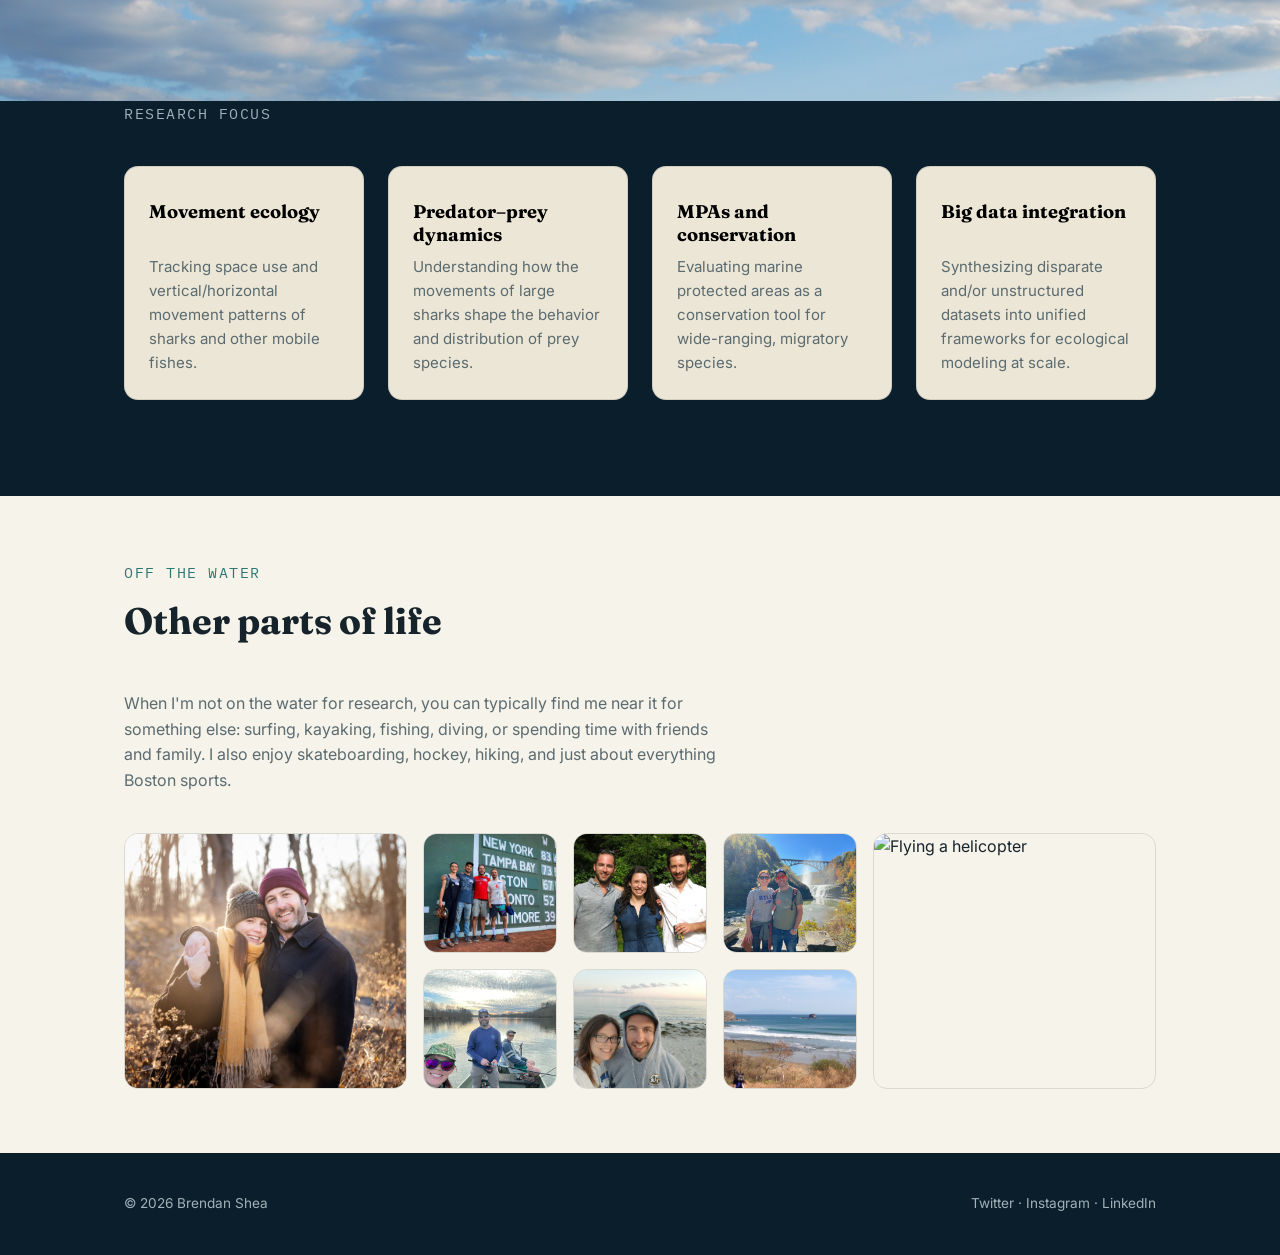
==== commit 5e23eb18: "Update index.html" ====
--- a/index.html
+++ b/index.html
@@ -48,7 +48,7 @@
       <p class="role">Studying how <strong>sharks and other large marine predators</strong> move through the ocean — and using that data to inform how we protect them.</p>
     </div>
     <div class="hero-actions">
-      <a class="btn btn-primary" href="publications.html">Read the research</a>
+      <a class="btn btn-primary" href="publications.html">Read my research</a>
       <a class="btn btn-ghost" href="contact.html">Get in touch</a>
     </div>
   </div>
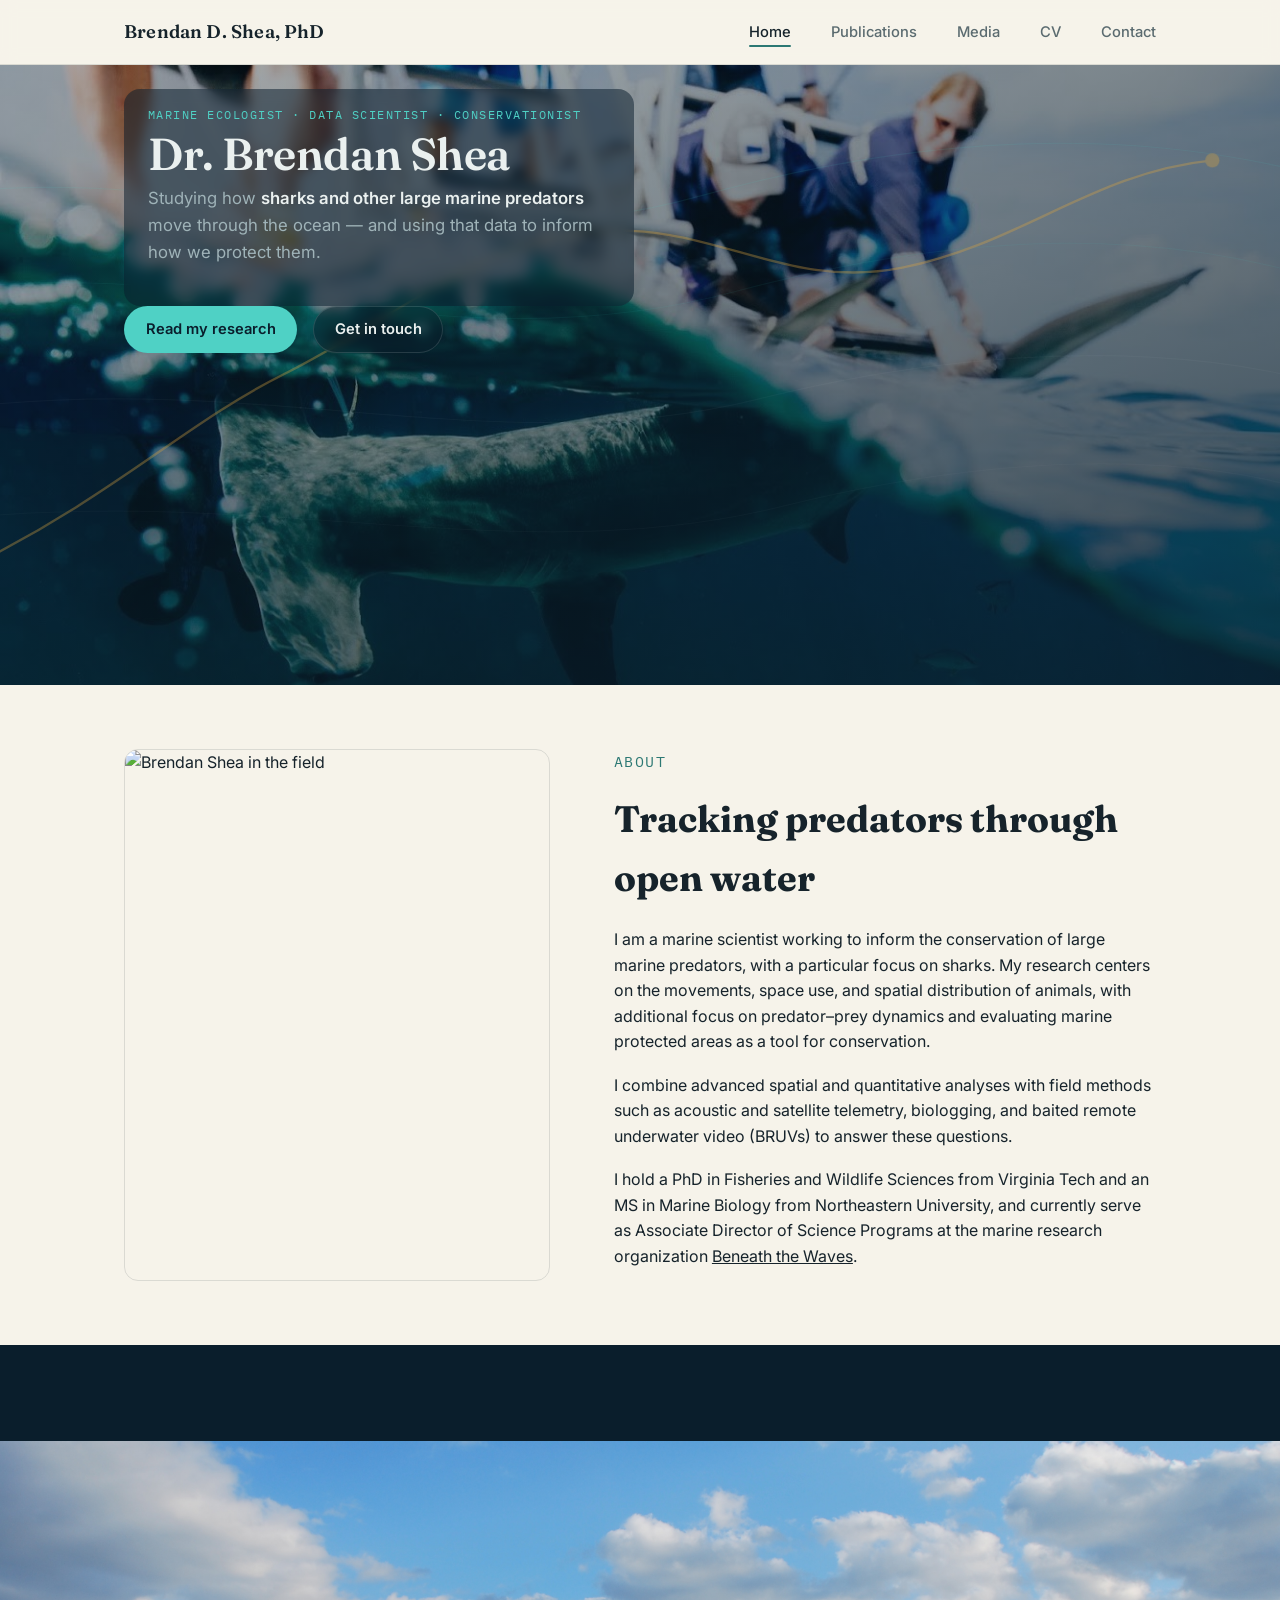
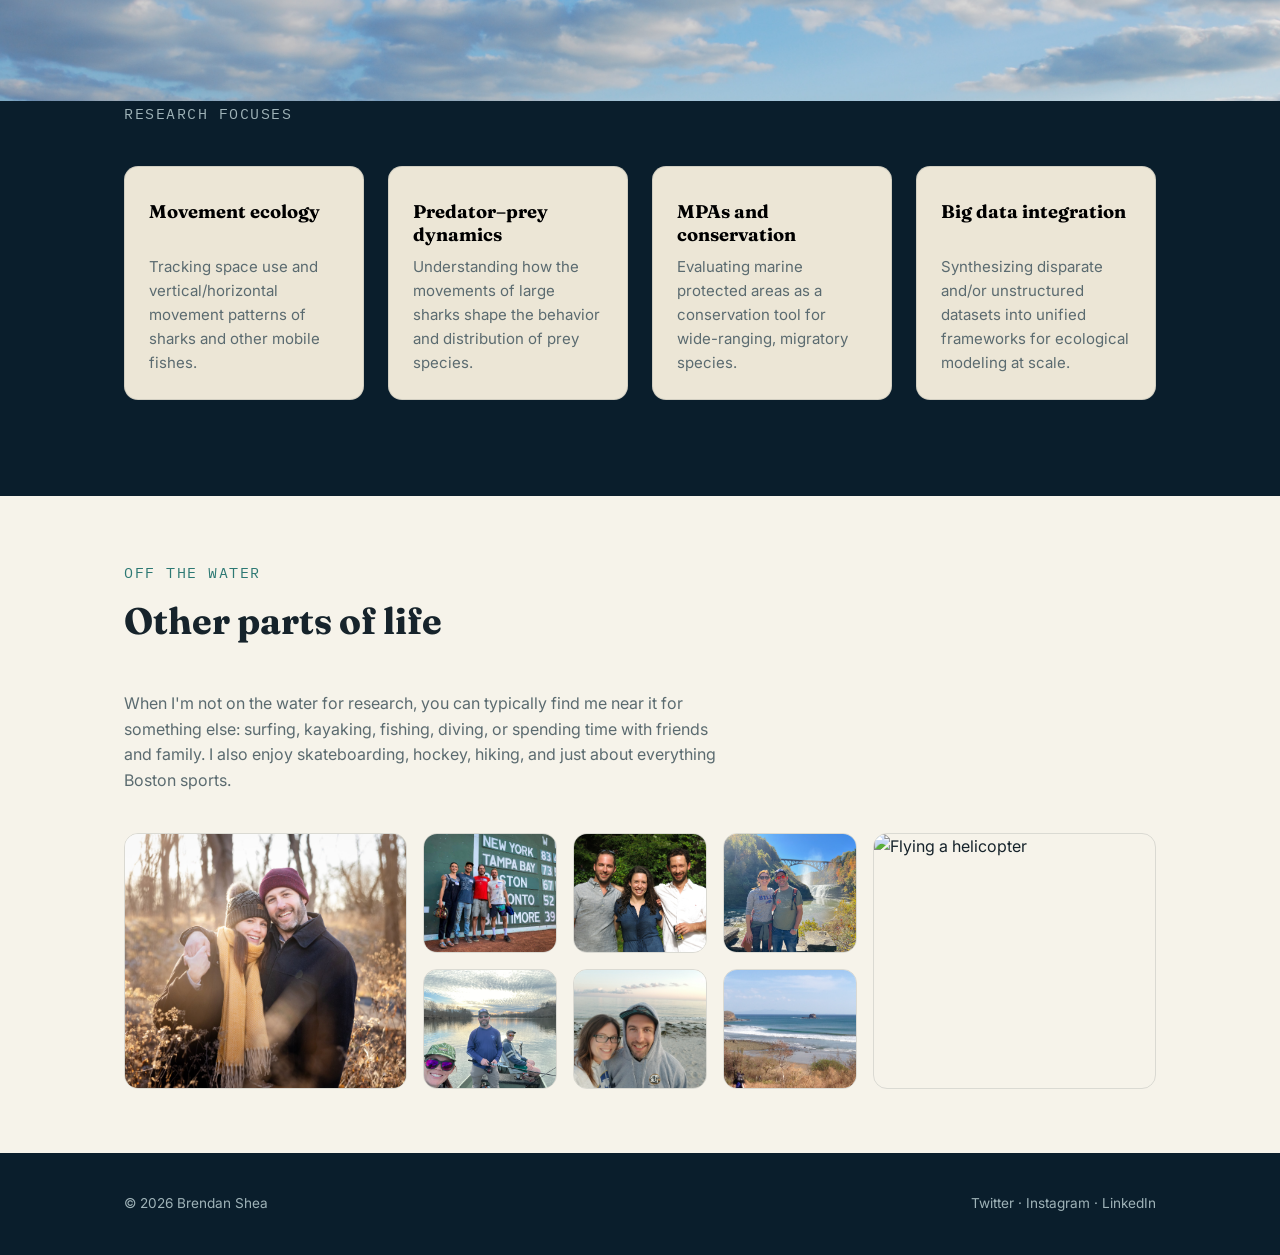
==== commit ad8570d5: "Update index.html" ====
--- a/index.html
+++ b/index.html
@@ -64,7 +64,7 @@
         <p class="eyebrow">About</p>
         <h2 style="margin-top:0.2em;">Tracking predators through open water</h2>
       </div>
-      <p>I am a marine ecologist, data scientist, and conservationist working to inform the protection of large marine predators &mdash; in particular sharks. My research centers on the movements, space use, and spatial distribution of animals, with additional focus on predator&ndash;prey dynamics and evaluating marine protected areas as a tool for conservation.</p>
+      <p>I am a marine scientist working to inform the conservation of large marine predators, with a particular focus on sharks. My research centers on the movements, space use, and spatial distribution of animals, with additional focus on predator&ndash;prey dynamics and evaluating marine protected areas as a tool for conservation.</p>
       <p>I combine advanced spatial and quantitative analyses with field methods such as acoustic and satellite telemetry, biologging, and baited remote underwater video (BRUVs) to answer these questions.</p>
       <p>I hold a PhD in Fisheries and Wildlife Sciences from Virginia Tech and an MS in Marine Biology from Northeastern University, and currently serve as Associate Director of Science Programs at the marine research organization <a href="http://beneaththewaves.org" target="_blank" rel="noopener">Beneath the Waves</a>.</p>
     </div>
@@ -77,7 +77,7 @@
   </div>
   <div class="wrap">
     <div class="section-head">
-      <p class="eyebrow">Research focus</p>
+      <p class="eyebrow">Research focuses</p>
     </div>
     <div class="focus-grid">
       <div class="focus-card">
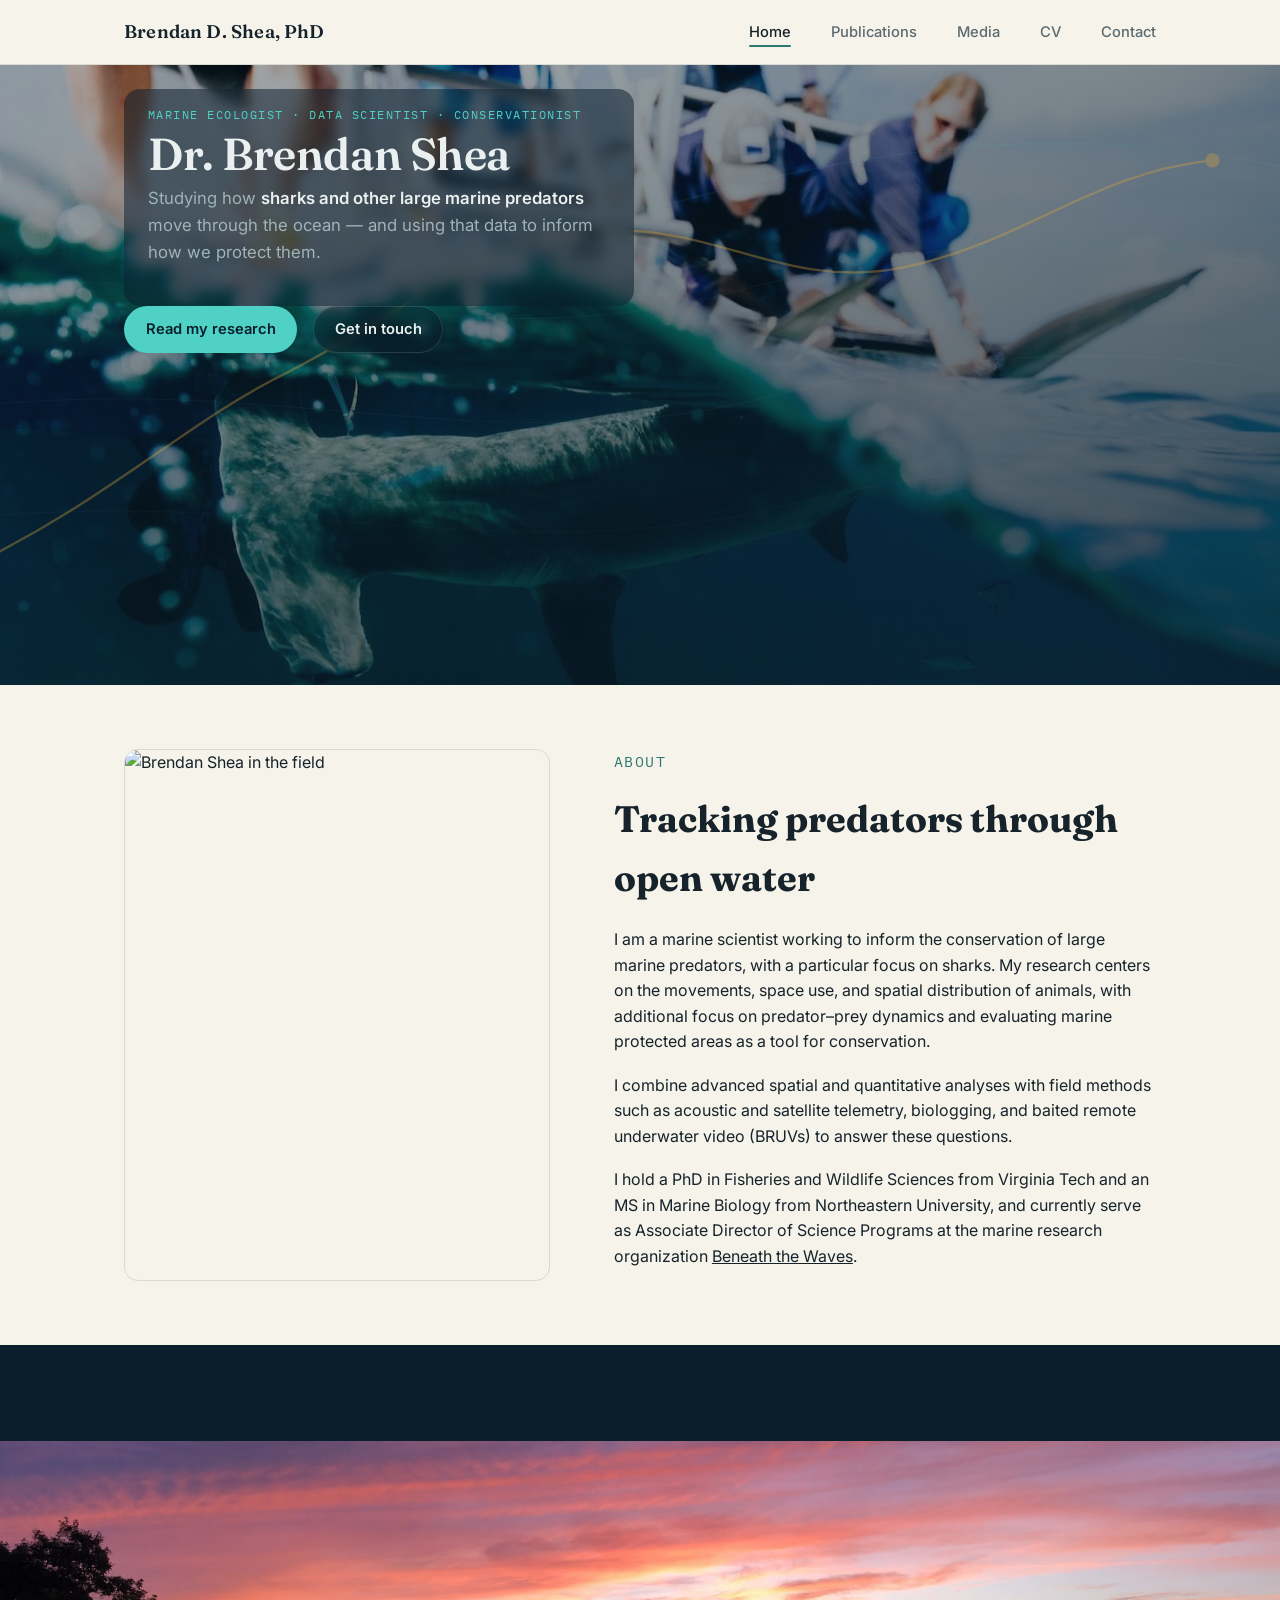
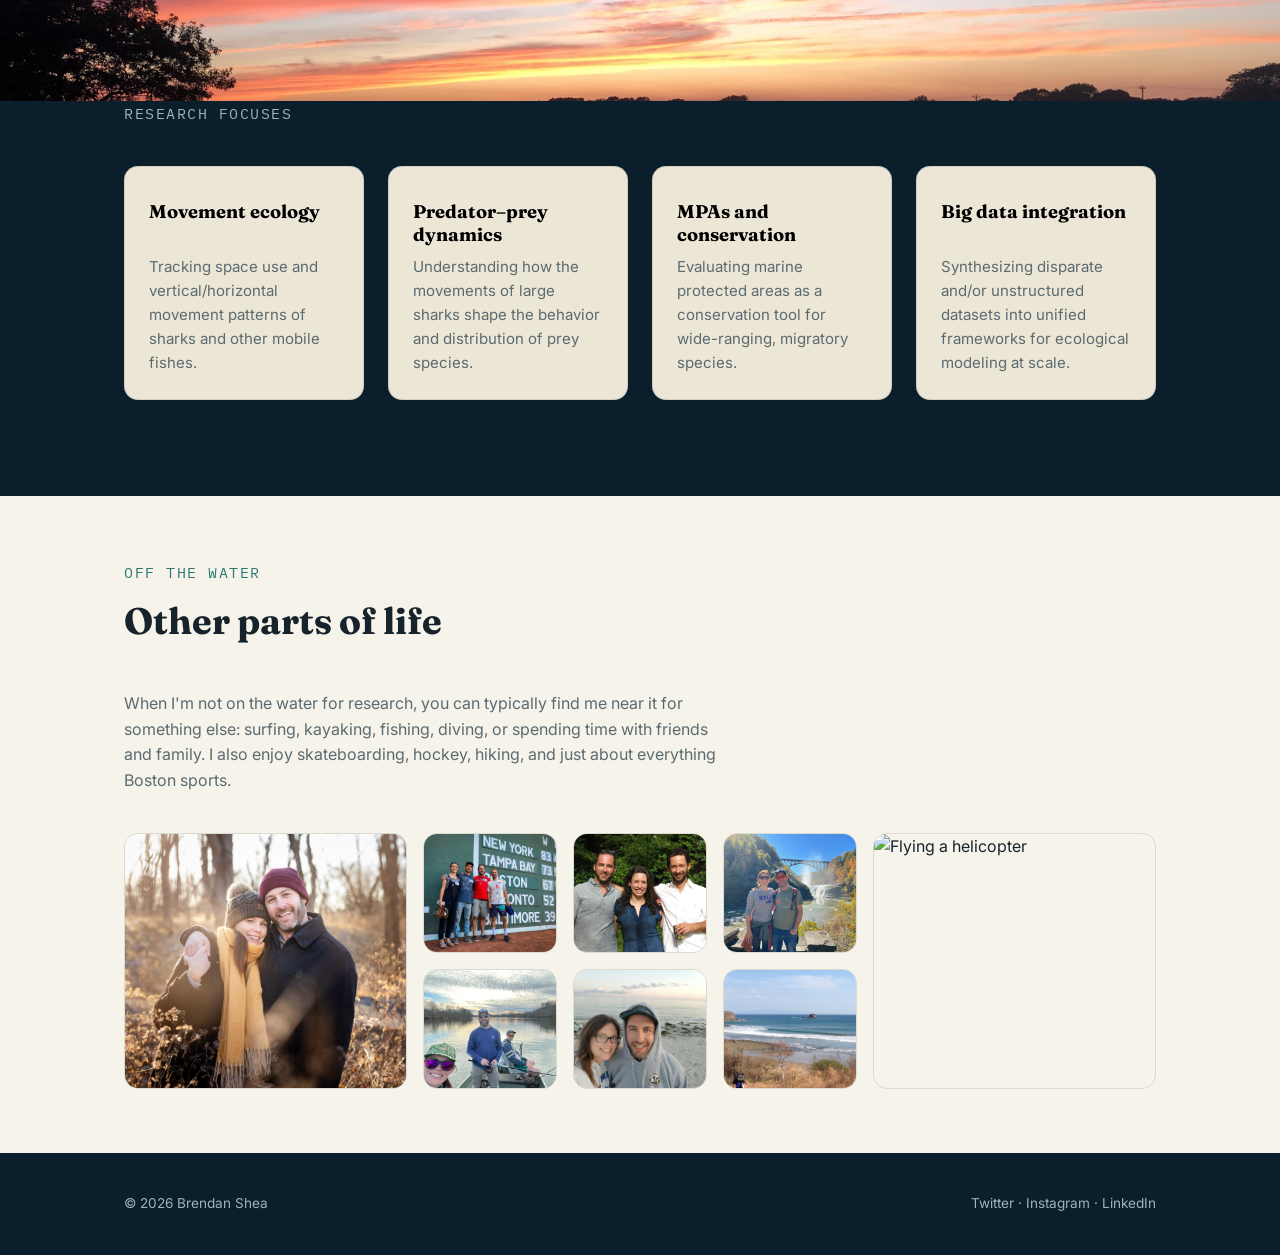
==== commit f4207a98: "image updates homepage" ====
--- a/index.html
+++ b/index.html
@@ -73,7 +73,7 @@
 
 <section class="on-dark reveal">
   <div class="section-banner">
-    <img src="images/index/midpage-banner.jpeg" alt="Winter coastline overlooking the ocean">
+    <img src="images/index/midpage-banner.jpeg" alt="Sunset over the water">
   </div>
   <div class="wrap">
     <div class="section-head">
--- a/css/style.css
+++ b/css/style.css
@@ -324,6 +324,9 @@
   overflow: hidden;
   border: 1px solid var(--line);
   aspect-ratio: 4 / 5;
+  /* forces its own compositing layer so it isn't blurred when the ancestor
+     .reveal section animates its transform on scroll-in (Chrome/Safari quirk) */
+  transform: translateZ(0);
 }
 .about-photo img {
   width: 100%;
@@ -350,6 +353,7 @@
   object-fit: cover;
   border-radius: 14px;
   border: 1px solid var(--line);
+  transform: translateZ(0);
 }
 
 /* denser bento-style mosaic variant — packs more photos into less vertical space */
@@ -377,6 +381,7 @@
   border-radius: 14px;
   border: 1px solid var(--line);
   margin: var(--space-4) 0;
+  transform: translateZ(0);
 }
 
 /* ---------- Focus cards ---------- */
@@ -419,6 +424,7 @@
   margin: 0 auto;
   height: clamp(140px, 22vw, 260px);
   overflow: hidden;
+  transform: translateZ(0);
 }
 .section-banner img {
   width: 100%;
@@ -509,6 +515,7 @@
   flex-direction: column;
   transition: transform 0.2s ease, box-shadow 0.2s ease;
 }
+.media-card .thumb { transform: translateZ(0); }
 .media-card:hover { transform: translateY(-3px); box-shadow: 0 10px 24px rgba(22,35,43,0.08); }
 .media-card .thumb {
   aspect-ratio: 16/9;
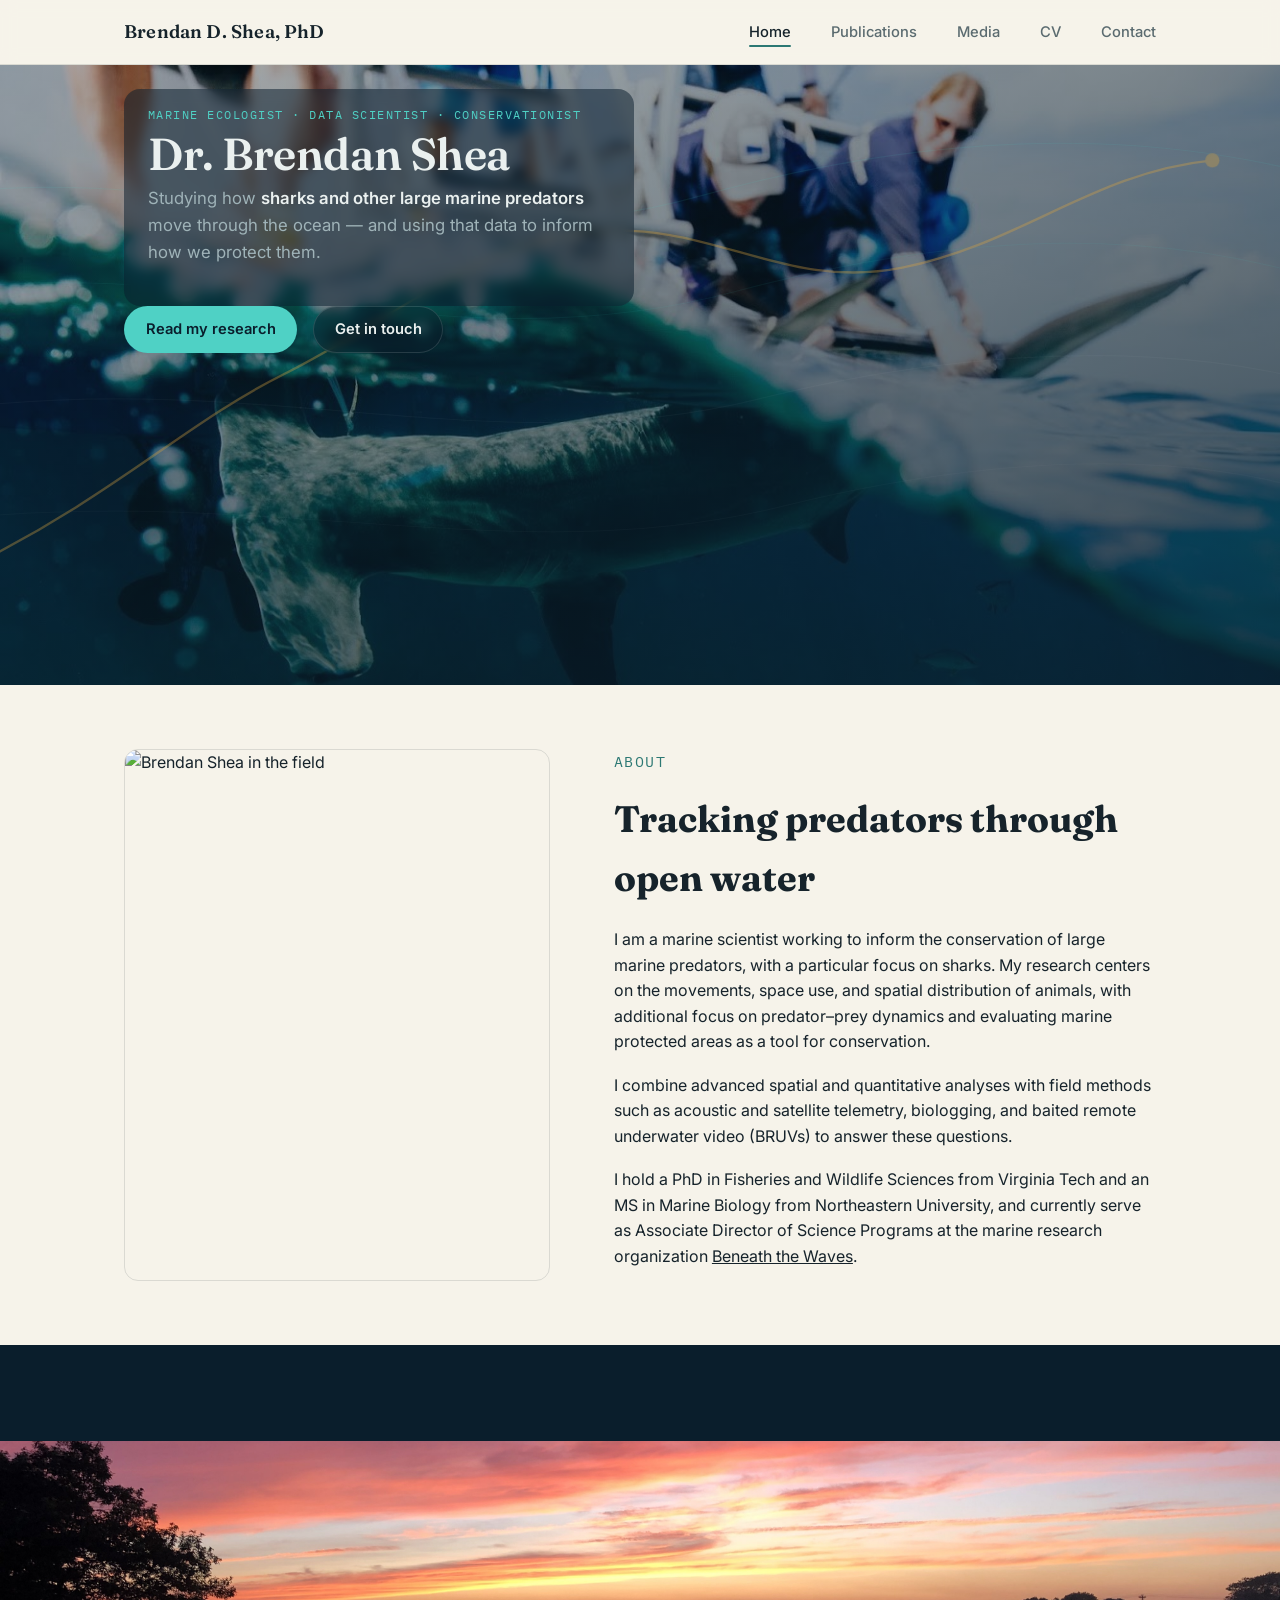
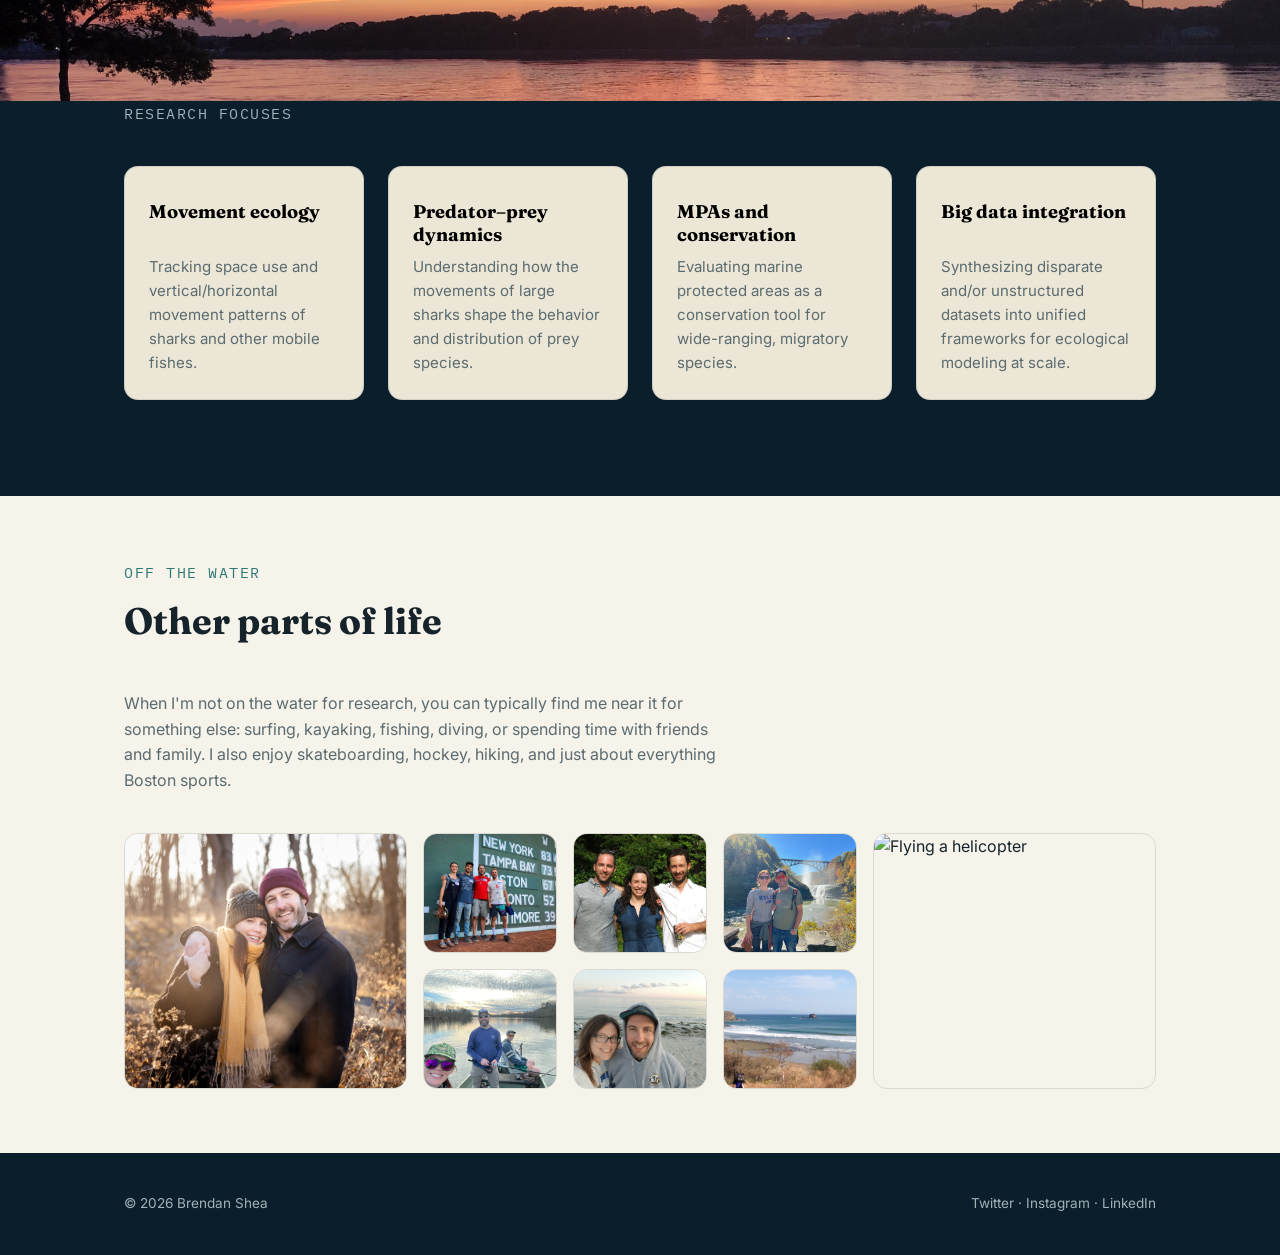
==== commit f48bb82f: "update image headers" ====
--- a/index.html
+++ b/index.html
@@ -26,7 +26,7 @@
   </div>
 </nav>
 
-<header class="hero has-photo">
+<header class="hero has-photo hero-tall">
   <img class="hero-photo" src="images/index/header-banner.jpeg" alt="">
   <svg class="hero-contours" viewBox="0 0 1200 520" preserveAspectRatio="xMidYMid slice" xmlns="http://www.w3.org/2000/svg" aria-hidden="true">
     <!-- bathymetric contour lines -->
--- a/css/style.css
+++ b/css/style.css
@@ -151,7 +151,7 @@
   overflow: hidden;
   padding: var(--space-6) 0 var(--space-5);
 }
-.hero.has-photo {
+.hero.has-photo.hero-tall {
   min-height: 620px;
   padding-top: var(--space-3);
   padding-bottom: var(--space-6);
@@ -430,7 +430,7 @@
   width: 100%;
   height: 100%;
   object-fit: cover;
-  object-position: center 30%;
+  object-position: center 55%;
   display: block;
 }
 
